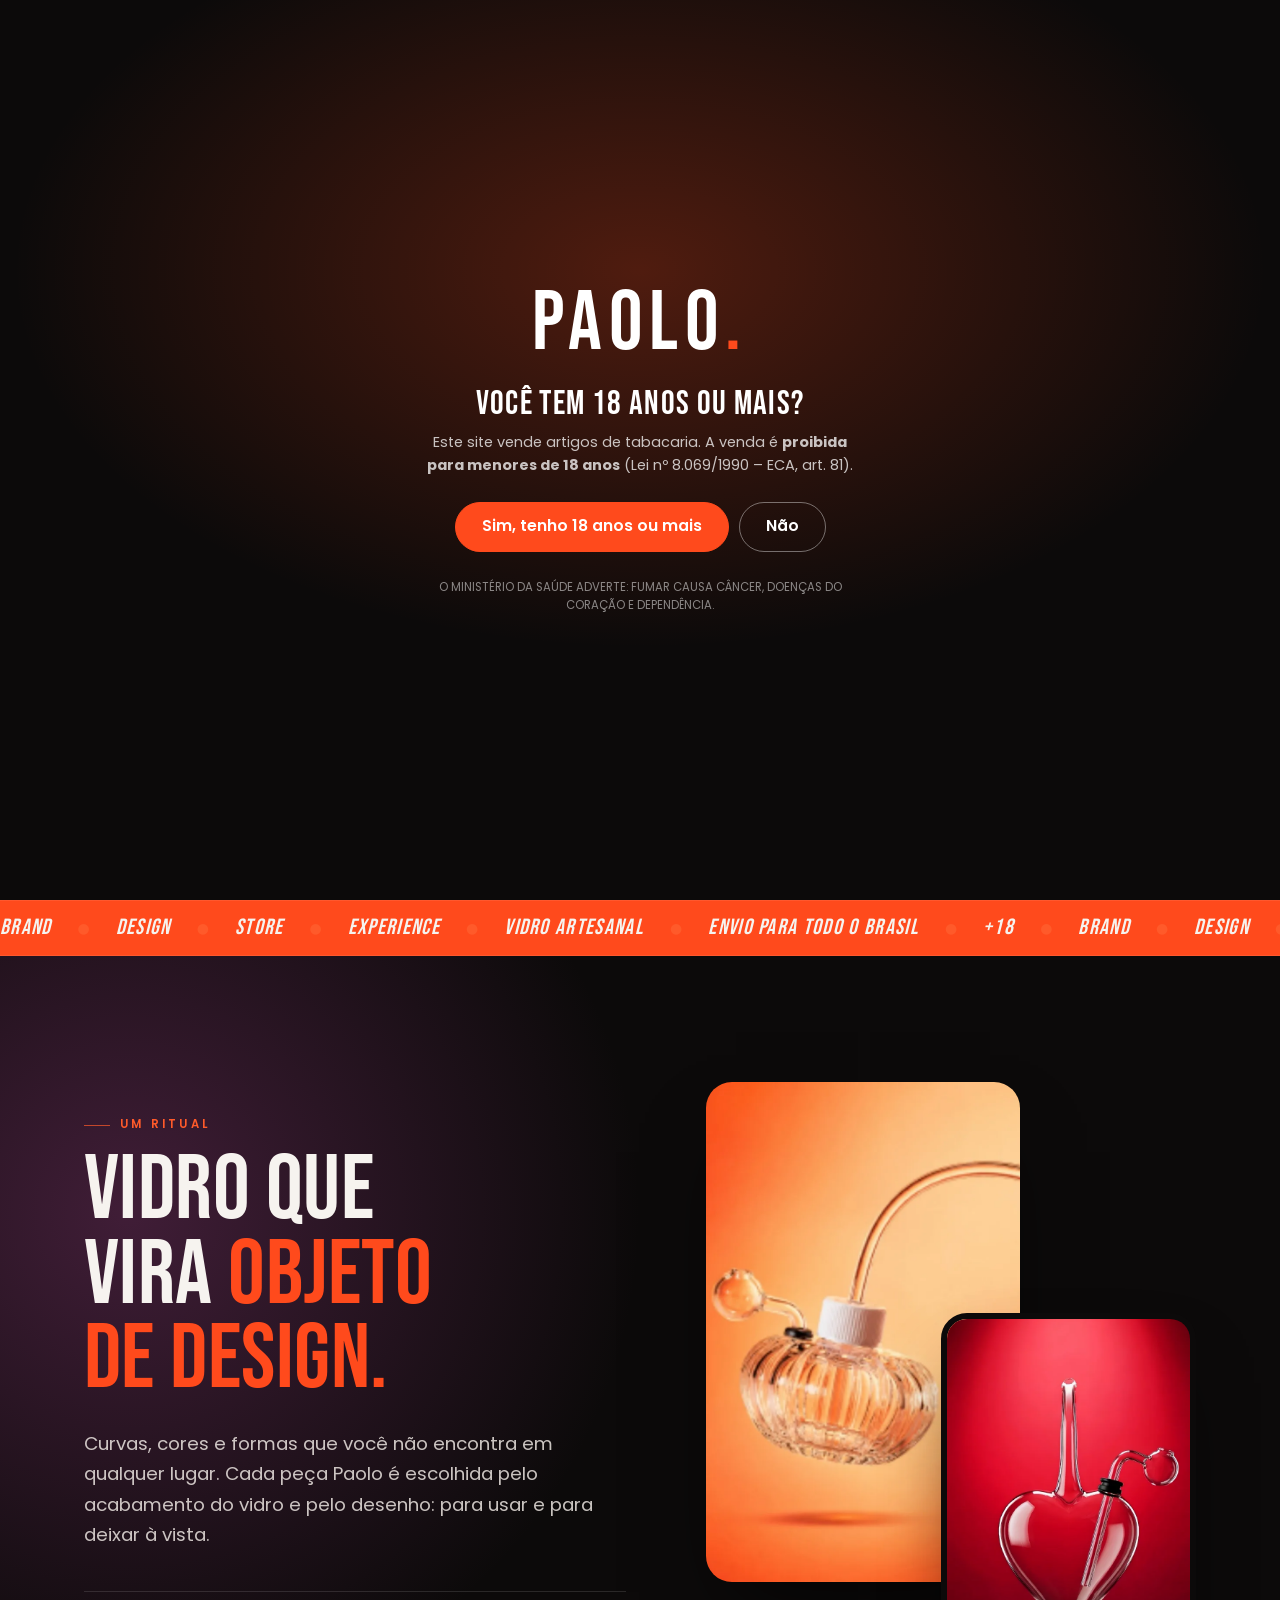
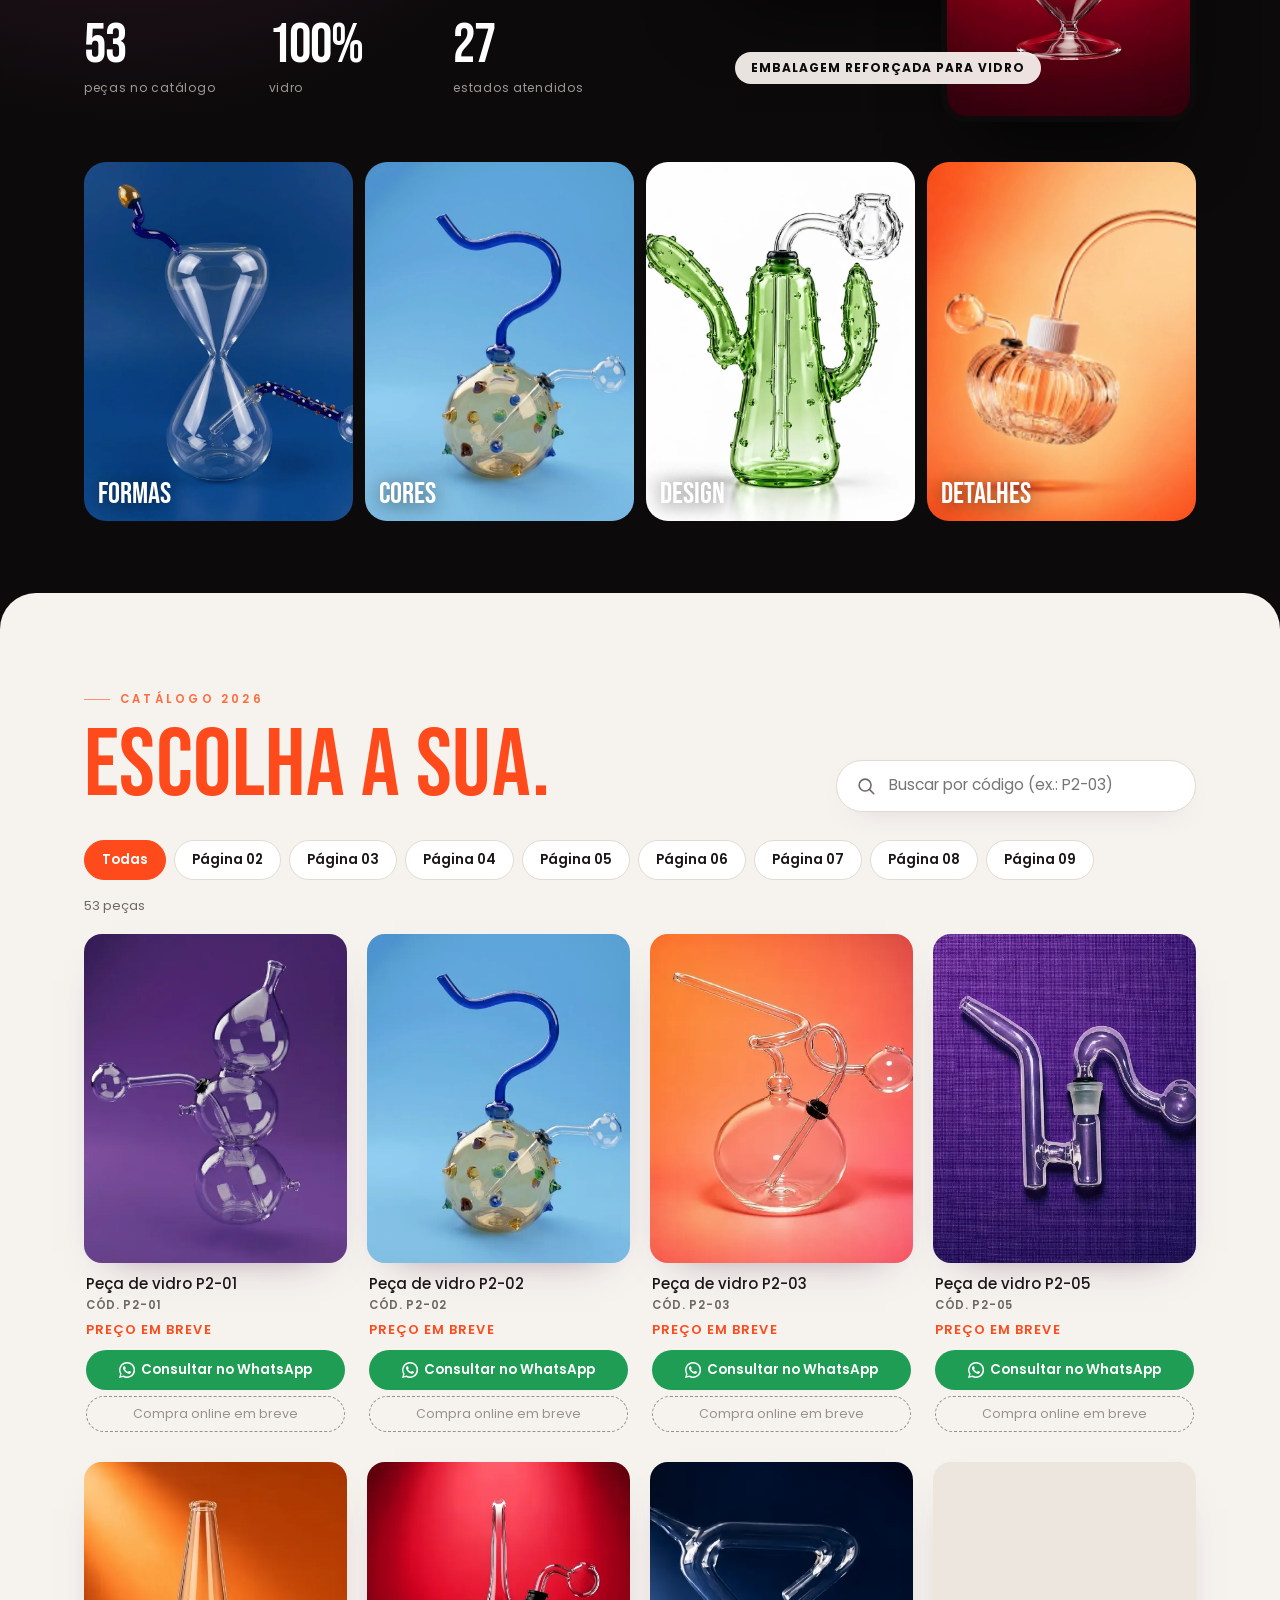
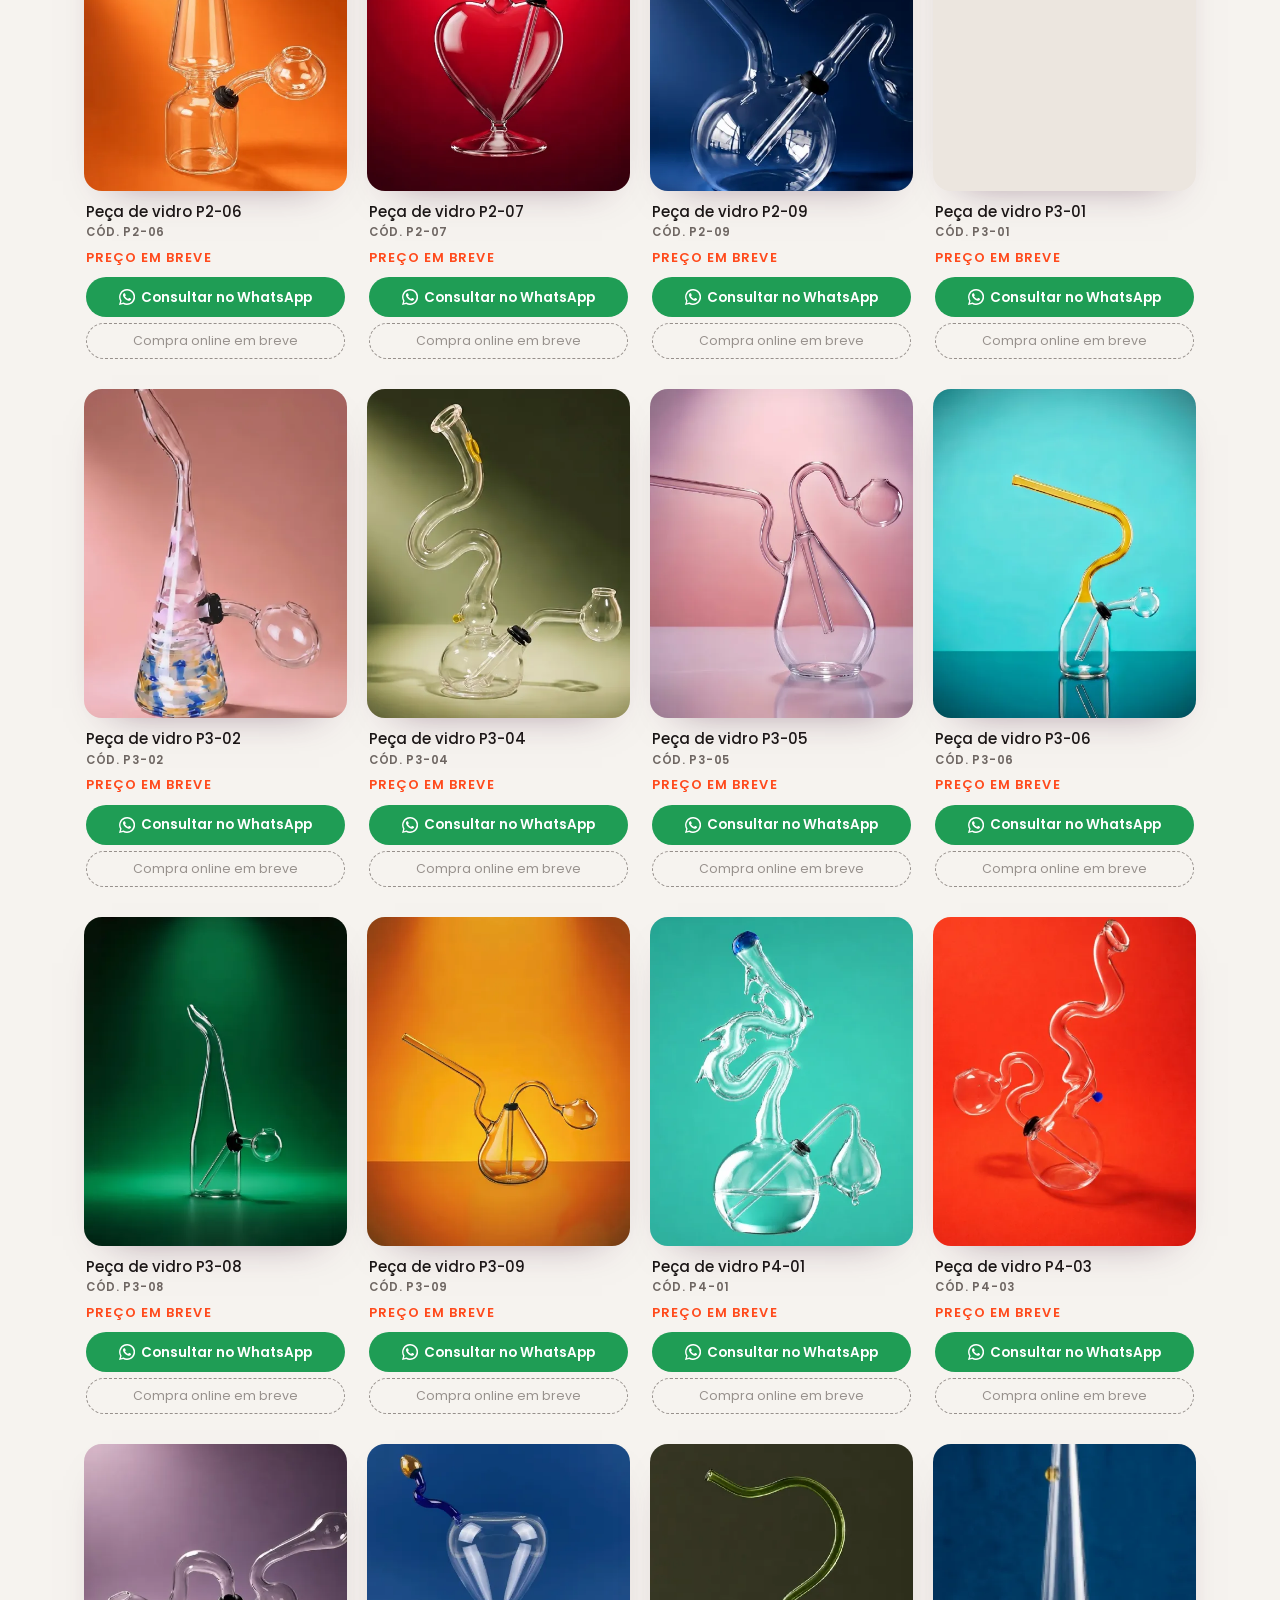
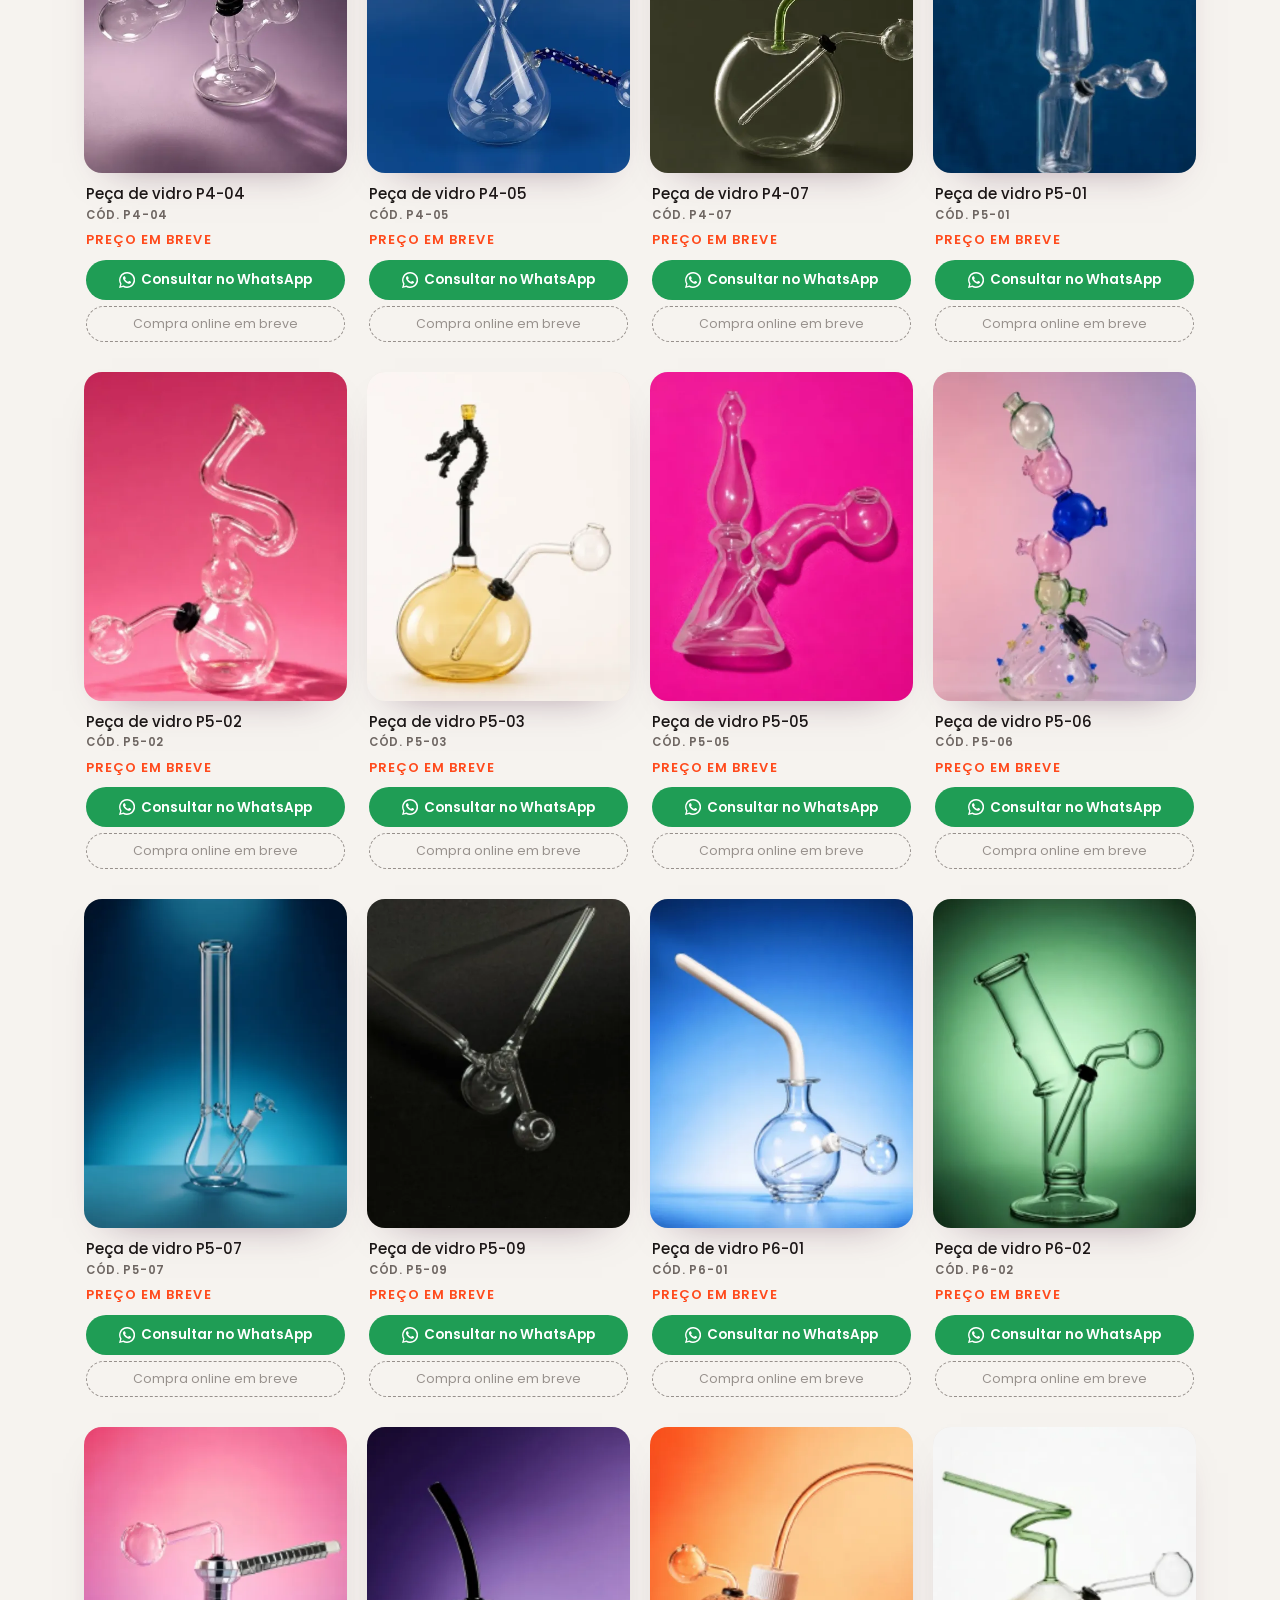
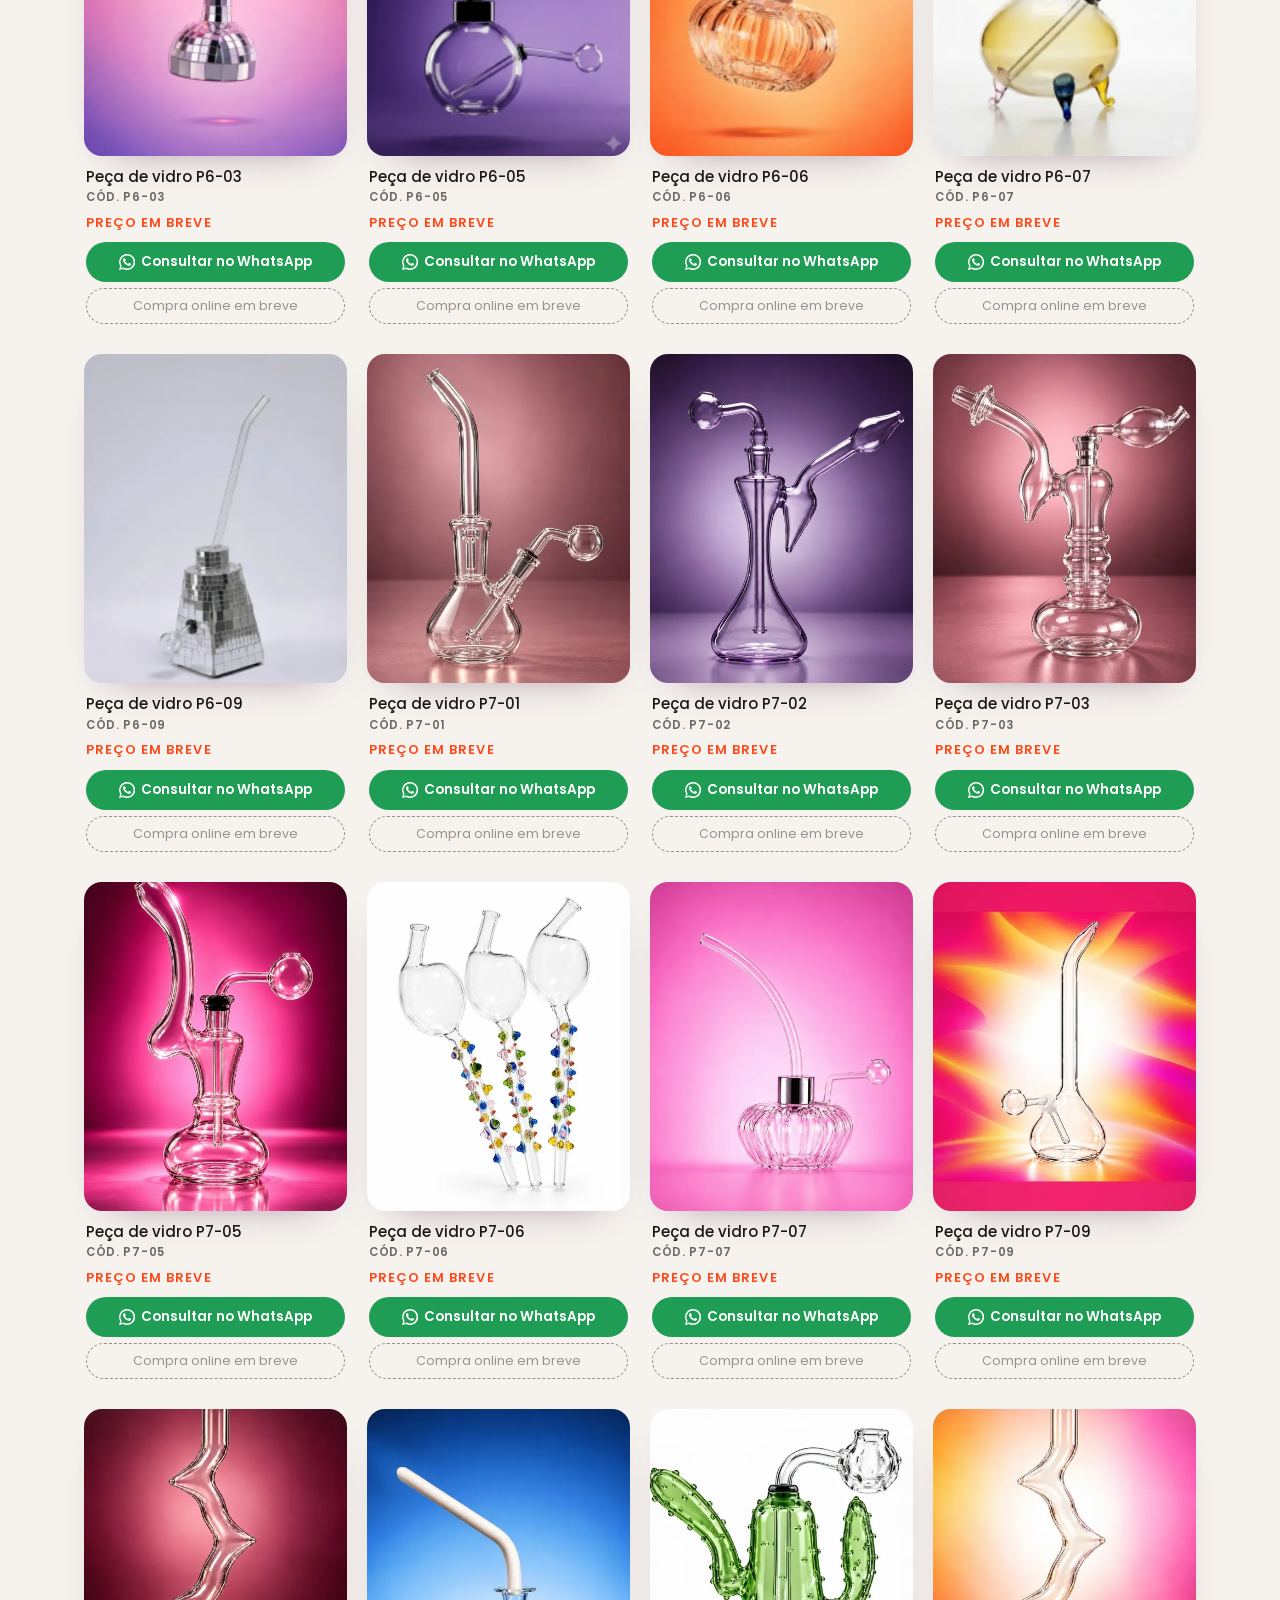
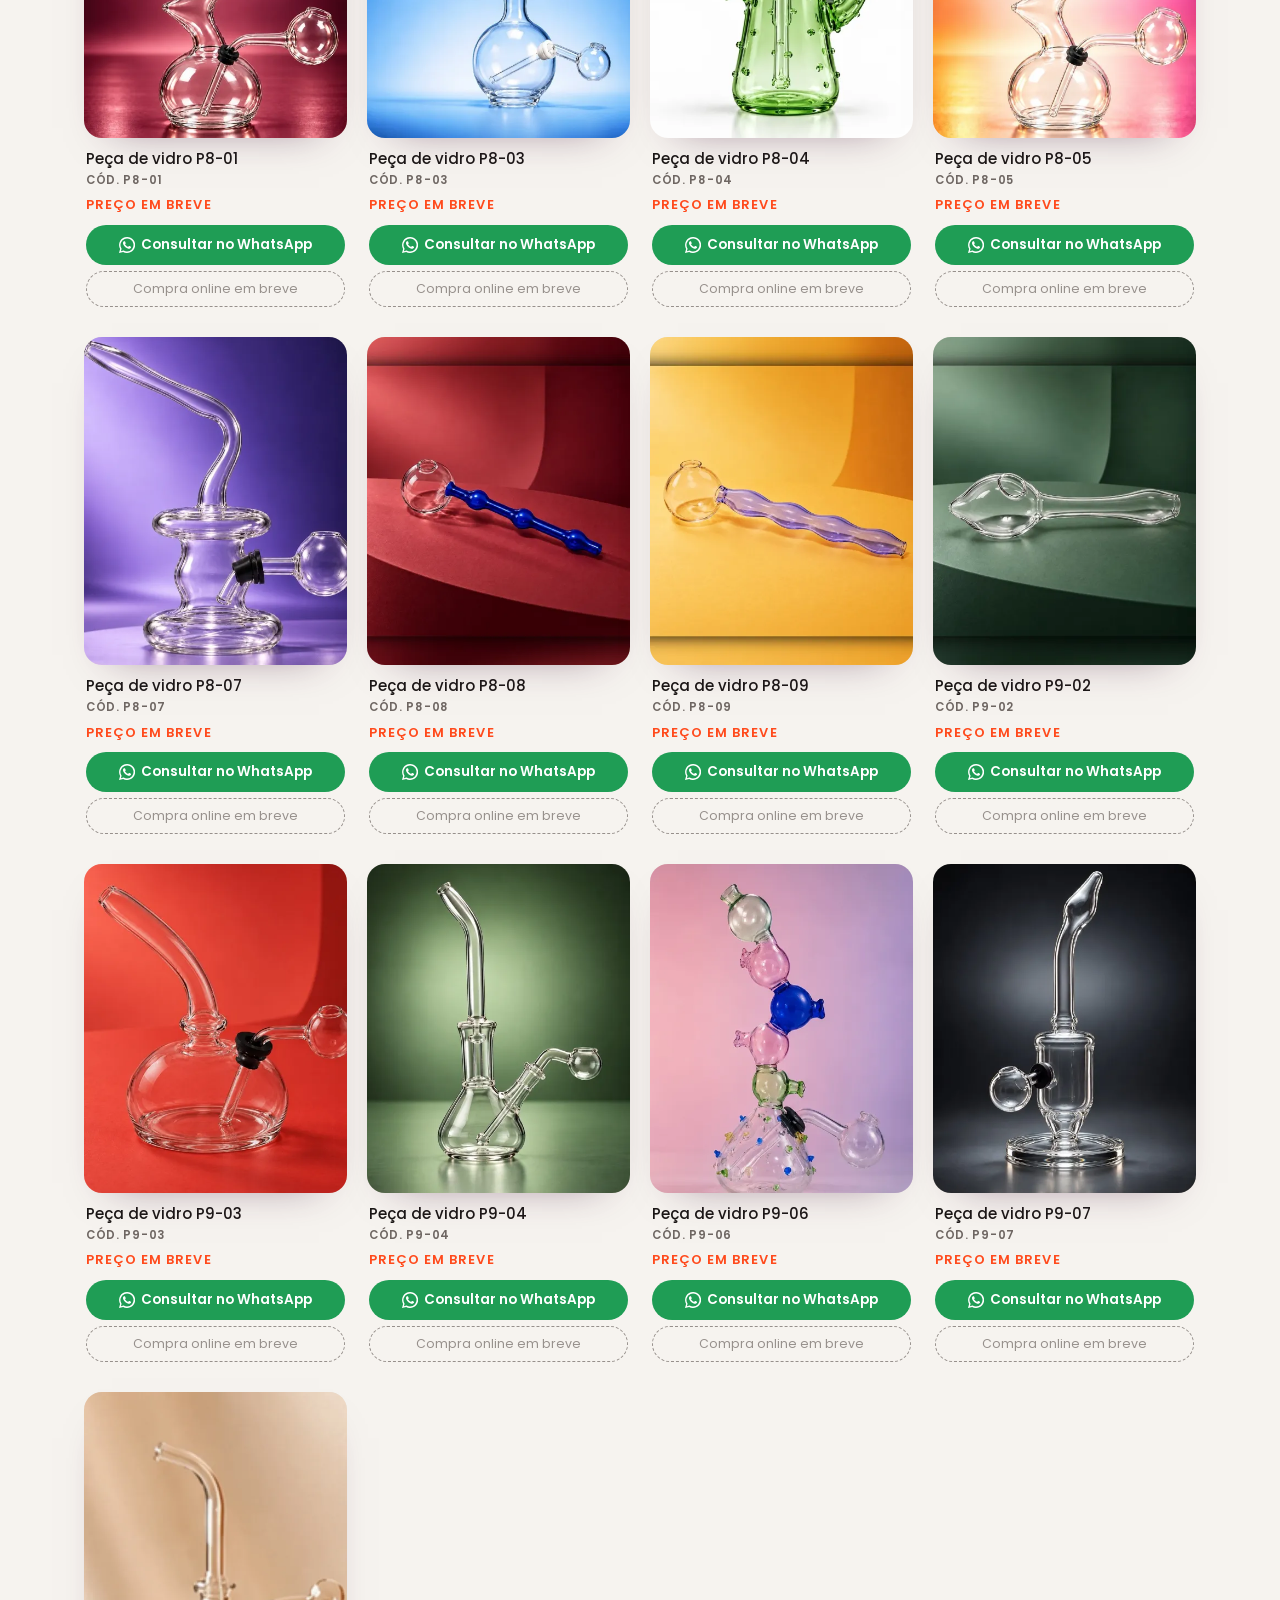
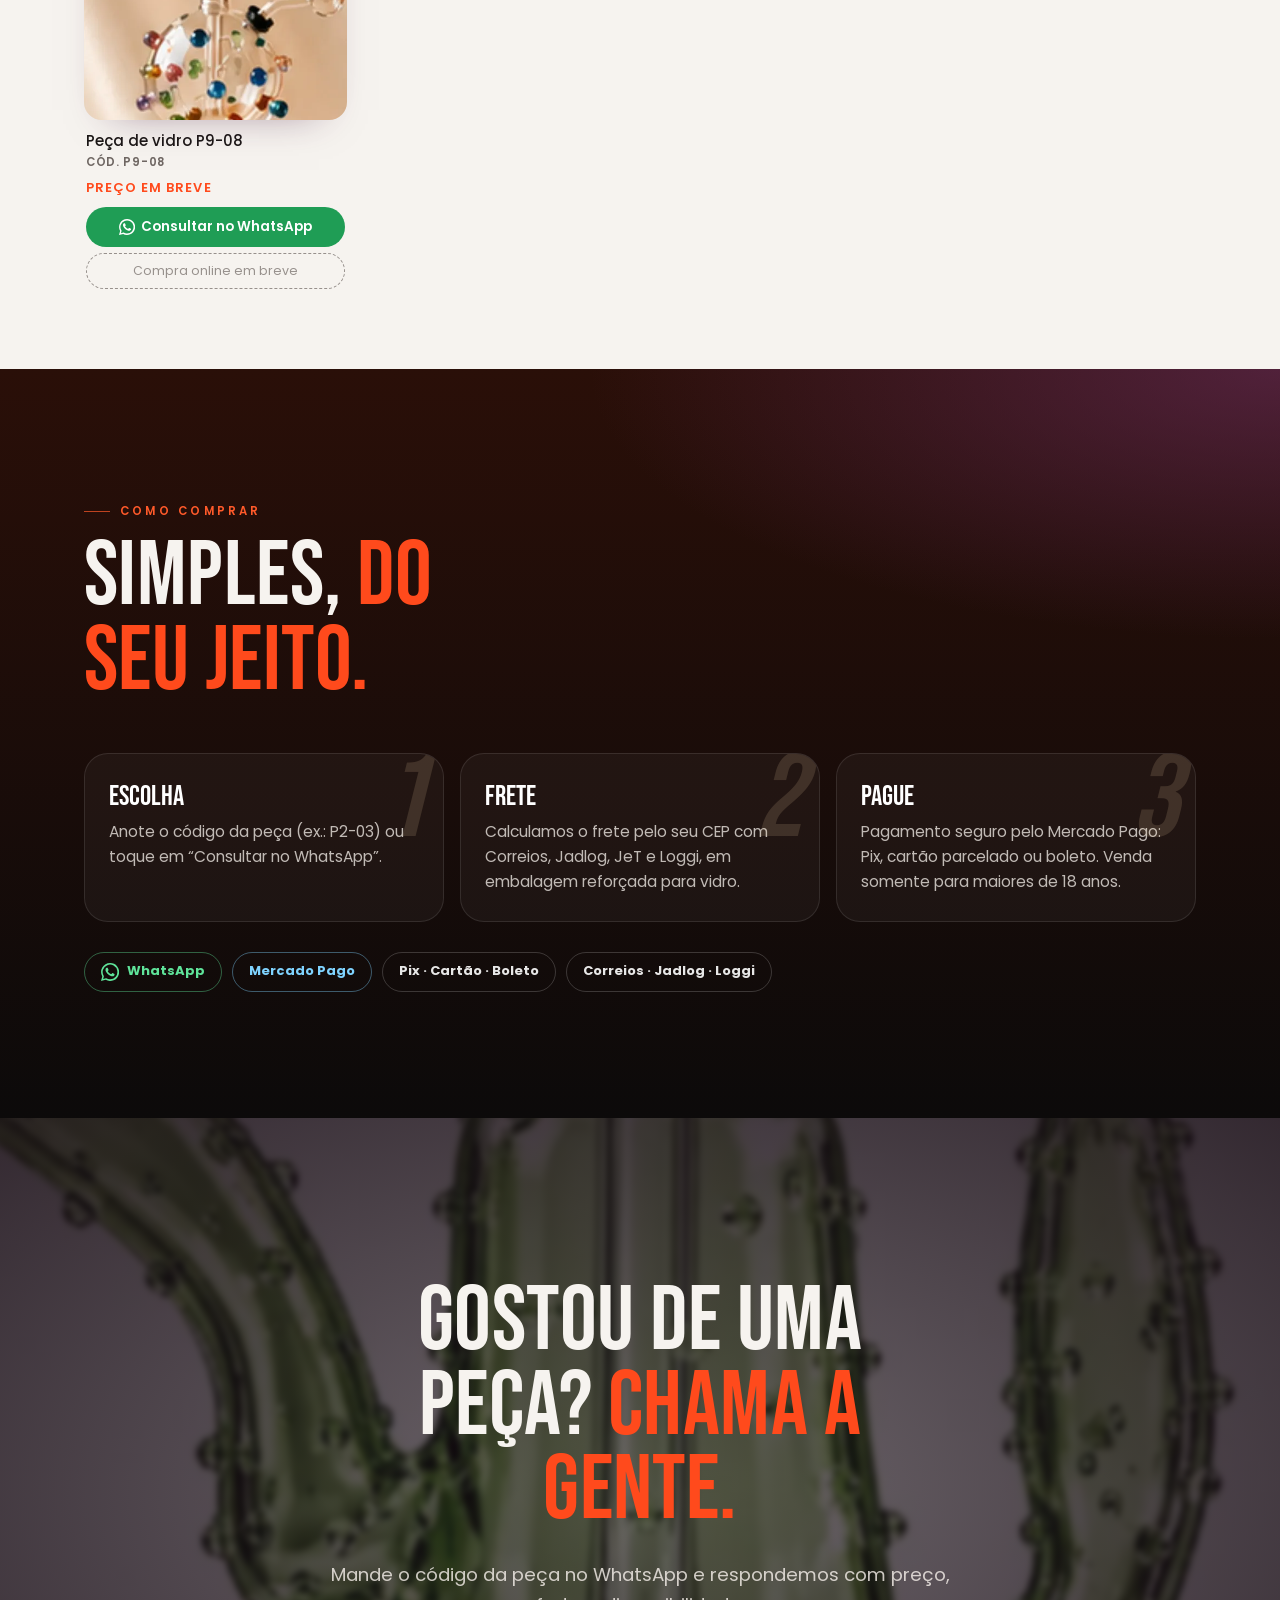
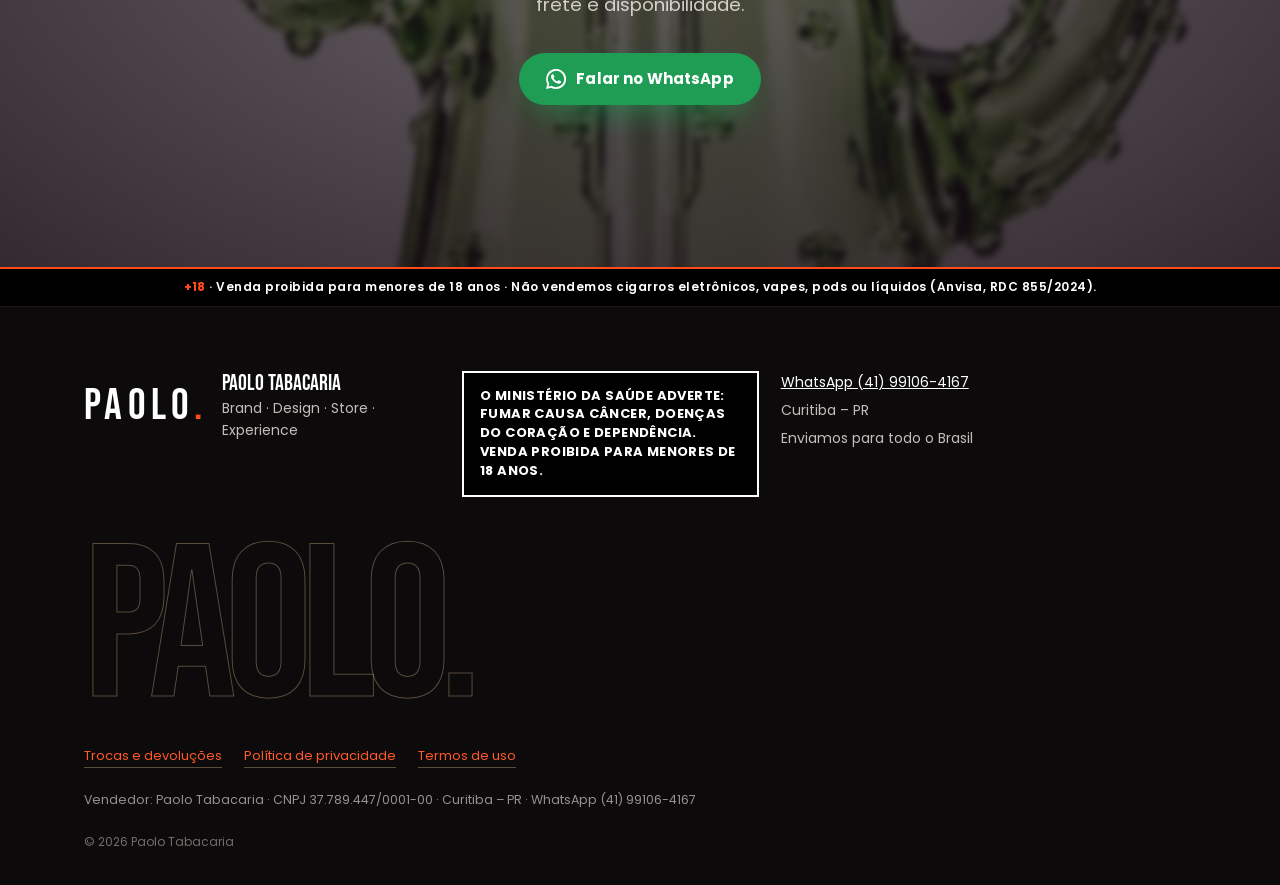
==== index.html @ f2a000dc "Paolo Tabacaria: site inicial (catálogo 2026, vídeo, portão 18+)" ====
<!doctype html>
<html lang="pt-BR">
<head>
<meta charset="utf-8">
<meta name="viewport" content="width=device-width, initial-scale=1, viewport-fit=cover">
<title>Paolo Tabacaria | Peças de vidro artesanais · Curitiba</title>
<meta name="description" content="Paolo Tabacaria: peças de vidro de design para tabacaria. Curitiba, envio para todo o Brasil. Venda proibida para menores de 18 anos.">
<meta name="theme-color" content="#0c0a0a">
<meta name="robots" content="index,follow">
<link rel="canonical" href="https://ricksanches5567-art.github.io/paolo-tabacaria/">
<link rel="icon" href="favicon.svg" type="image/svg+xml">
<meta property="og:type" content="website">
<meta property="og:locale" content="pt_BR">
<meta property="og:site_name" content="Paolo Tabacaria">
<meta property="og:title" content="Paolo Tabacaria – Brand · Design · Store · Experience">
<meta property="og:description" content="Peças de vidro de design. Curitiba | enviamos para todo o Brasil. Somente maiores de 18 anos.">
<meta property="og:url" content="https://ricksanches5567-art.github.io/paolo-tabacaria/">
<meta property="og:image" content="https://ricksanches5567-art.github.io/paolo-tabacaria/img/og.jpg">
<meta name="twitter:card" content="summary_large_image">
<link rel="preconnect" href="https://fonts.googleapis.com">
<link rel="preconnect" href="https://fonts.gstatic.com" crossorigin>
<link href="https://fonts.googleapis.com/css2?family=Bebas+Neue&family=Poppins:wght@400;500;600;700&display=swap" rel="stylesheet">
<link rel="stylesheet" href="css/style.css?v=p1">
<link rel="stylesheet" href="css/paolo.css?v=1">
<script>document.documentElement.className+=' js'+(localStorage.getItem('paolo18')==='ok'?'':' gate-open');</script>
</head>
<body>
<!-- Portão de idade 18+ -->
<div class="agegate" id="ageGate" role="dialog" aria-modal="true" aria-labelledby="agTitle">
  <div class="agegate__box">
    <div class="agegate__logo">PAOLO<b>.</b></div>
    <h2 id="agTitle">Você tem 18 anos ou mais?</h2>
    <p>Este site vende artigos de tabacaria. A venda é <b>proibida para menores de 18 anos</b> (Lei nº 8.069/1990 – ECA, art. 81).</p>
    <div class="agegate__btns">
      <button class="yes" id="ageYes" type="button">Sim, tenho 18 anos ou mais</button>
      <button id="ageNo" type="button">Não</button>
    </div>
    <p class="agegate__no" id="ageNoMsg" hidden>Acesso não permitido. Este conteúdo é exclusivo para maiores de 18 anos.</p>
    <small>O MINISTÉRIO DA SAÚDE ADVERTE: FUMAR CAUSA CÂNCER, DOENÇAS DO CORAÇÃO E DEPENDÊNCIA.</small>
  </div>
</div>

<svg width="0" height="0" style="position:absolute" aria-hidden="true"><defs>
<symbol id="ic-wa" viewBox="0 0 24 24"><path fill="currentColor" d="M17.5 14.4c-.3-.1-1.8-.9-2-1-.3-.1-.5-.1-.7.1-.2.3-.8 1-.9 1.2-.2.2-.3.2-.6.1-.3-.1-1.3-.5-2.4-1.5-.9-.8-1.5-1.8-1.7-2.1-.2-.3 0-.5.1-.6l.4-.5c.2-.2.2-.3.3-.5.1-.2 0-.4 0-.5l-.9-2.2c-.2-.6-.5-.5-.7-.5h-.6c-.2 0-.5.1-.8.4-.3.3-1 1-1 2.5s1.1 2.9 1.2 3.1c.1.2 2.1 3.2 5.1 4.5.7.3 1.3.5 1.7.6.7.2 1.4.2 1.9.1.6-.1 1.8-.7 2-1.4.2-.7.2-1.3.2-1.4-.1-.1-.3-.2-.6-.3zM12 21.8a9.8 9.8 0 0 1-5-1.4l-.4-.2-3.7 1 1-3.6-.2-.4A9.8 9.8 0 1 1 12 21.8zM12 0a12 12 0 0 0-10.3 18L0 24l6.2-1.6A12 12 0 1 0 12 0z"/></symbol>
</defs></svg>

<header class="topbar" id="topbar">
  <div class="topbar__in">
    <a class="brand" href="#top" aria-label="Paolo Tabacaria – início"><span class="brand__logo">PAOLO<b>.</b></span><span class="brand__sub">Tabacaria</span></a>
    <nav class="topbar__nav" aria-label="Seções"><a href="#experiencia">Experiência</a><a href="#catalogo">Catálogo</a><a href="#comprar">Como comprar</a></nav>
    <div class="topbar__actions">
      <a class="icon-btn" href="https://wa.me/5541991064167" target="_blank" rel="noopener" aria-label="WhatsApp"><svg class="ic" aria-hidden="true"><use href="#ic-wa"/></svg></a>
    </div>
  </div>
</header>

<main id="top">
  <section class="hero" aria-label="Paolo Tabacaria">
    <div class="hero__media">
      <video id="heroVideo" class="hero__video" muted autoplay loop playsinline preload="auto" aria-hidden="true" data-m="video/hero-m" data-d="video/hero-d"></video>
    </div>
    <div class="hero__shade" aria-hidden="true"></div>
    <div class="hero__content">
      <p class="eyebrow hero__eyebrow">Catálogo 2026 · Curitiba</p>
      <h1 class="hero__title">PAOLO<span class="dot" aria-hidden="true"></span></h1>
      <p class="hero__tag">Brand · Design · Store · Experience</p>
      <p class="hero__sub">Peças de vidro de design, sopradas uma a uma. Enviamos para todo o Brasil. Venda somente para maiores de 18 anos.</p>
      <div class="hero__cta">
        <a class="btn btn--glow" href="#catalogo">Ver catálogo <span class="btn__arrow" aria-hidden="true">→</span></a>
        <a class="btn btn--glass" href="https://wa.me/5541991064167" target="_blank" rel="noopener"><svg class="ic" aria-hidden="true"><use href="#ic-wa"/></svg>WhatsApp</a>
      </div>
    </div>
  </section>

  <div class="ticker" aria-hidden="true"><div class="ticker__track">
    <span>Brand</span><i>●</i><span>Design</span><i>●</i><span>Store</span><i>●</i><span>Experience</span><i>●</i><span>Vidro artesanal</span><i>●</i><span>Envio para todo o Brasil</span><i>●</i><span>+18</span><i>●</i>
    <span>Brand</span><i>●</i><span>Design</span><i>●</i><span>Store</span><i>●</i><span>Experience</span><i>●</i><span>Vidro artesanal</span><i>●</i><span>Envio para todo o Brasil</span><i>●</i><span>+18</span><i>●</i>
  </div></div>

  <section class="manifesto section" id="experiencia">
    <div class="manifesto__glow" aria-hidden="true"></div>
    <div class="wrap manifesto__grid">
      <div class="manifesto__text reveal">
        <p class="eyebrow">Um ritual</p>
        <h2 class="display">Vidro que vira <em>objeto de design.</em></h2>
        <p class="lead">Curvas, cores e formas que você não encontra em qualquer lugar. Cada peça Paolo é escolhida pelo acabamento do vidro e pelo desenho: para usar e para deixar à vista.</p>
        <ul class="stats">
          <li><strong><span id="statCount">53</span></strong><span>peças no catálogo</span></li>
          <li><strong>100%</strong><span>vidro</span></li>
          <li><strong>27</strong><span>estados atendidos</span></li>
        </ul>
      </div>
      <div class="manifesto__art" aria-hidden="true">
        <figure class="ed ed--a"><img src="img/ed-1.webp" alt="" loading="lazy" decoding="async"></figure>
        <figure class="ed ed--b"><img src="img/ed-2.webp" alt="" loading="lazy" decoding="async"></figure>
        <span class="ed__chip">Embalagem reforçada para vidro</span>
      </div>
    </div>
    <div class="wrap">
      <div class="cats reveal">
        <figure><img src="img/p/P4-05.webp" alt="" loading="lazy"><figcaption>Formas</figcaption></figure>
        <figure><img src="img/p/P2-02.webp" alt="" loading="lazy"><figcaption>Cores</figcaption></figure>
        <figure><img src="img/p/P8-04.webp" alt="" loading="lazy"><figcaption>Design</figcaption></figure>
        <figure><img src="img/p/P6-06.webp" alt="" loading="lazy"><figcaption>Detalhes</figcaption></figure>
      </div>
    </div>
  </section>

  <section class="catalog section" id="catalogo" aria-labelledby="catTitle">
    <div class="wrap">
      <div class="catalog__head">
        <div><p class="eyebrow eyebrow--plum">Catálogo 2026</p><h2 id="catTitle" class="display display--ink">Escolha <em>a sua.</em></h2></div>
        <label class="search"><svg viewBox="0 0 24 24" class="ic-line" aria-hidden="true"><circle cx="11" cy="11" r="6.5"/><path d="m16 16 4.5 4.5"/></svg>
          <input id="search" type="search" placeholder="Buscar por código (ex.: P2-03)" aria-label="Buscar por código"></label>
      </div>
      <div class="filters" id="filters" role="tablist" aria-label="Filtrar por página do catálogo"></div>
      <p class="result-info" id="resultInfo" aria-live="polite"></p>
      <div class="grid" id="grid"></div>
    </div>
  </section>

  <section class="howto section" id="comprar" aria-labelledby="howTitle">
    <div class="wrap">
      <p class="eyebrow">Como comprar</p>
      <h2 id="howTitle" class="display">Simples, <em>do seu jeito.</em></h2>
      <ol class="steps">
        <li class="step"><span class="step__n">1</span><h3>Escolha</h3><p>Anote o código da peça (ex.: P2-03) ou toque em “Consultar no WhatsApp”.</p></li>
        <li class="step"><span class="step__n">2</span><h3>Frete</h3><p>Calculamos o frete pelo seu CEP com Correios, Jadlog, JeT e Loggi, em embalagem reforçada para vidro.</p></li>
        <li class="step"><span class="step__n">3</span><h3>Pague</h3><p>Pagamento seguro pelo Mercado Pago: Pix, cartão parcelado ou boleto. Venda somente para maiores de 18 anos.</p></li>
      </ol>
      <div class="pay-badges"><span class="pay pay--wa"><svg aria-hidden="true"><use href="#ic-wa"/></svg>WhatsApp</span><span class="pay pay--mp">Mercado Pago</span><span class="pay">Pix · Cartão · Boleto</span><span class="pay">Correios · Jadlog · Loggi</span></div>
    </div>
  </section>

  <section class="cta section" aria-labelledby="ctaTitle">
    <div class="cta__bg" aria-hidden="true"><img src="img/cta.webp" alt="" loading="lazy"></div>
    <div class="wrap cta__in">
      <h2 id="ctaTitle" class="display">Gostou de uma peça? <em>Chama a gente.</em></h2>
      <p class="lead">Mande o código da peça no WhatsApp e respondemos com preço, frete e disponibilidade.</p>
      <div class="cta__btns"><a class="btn btn--wa-solid" href="https://wa.me/5541991064167?text=Ol%C3%A1!%20Vim%20pelo%20site%20da%20Paolo." target="_blank" rel="noopener"><svg aria-hidden="true"><use href="#ic-wa"/></svg>Falar no WhatsApp</a></div>
    </div>
  </section>
</main>

<div class="warn-bar"><b>+18</b> · Venda proibida para menores de 18 anos · Não vendemos cigarros eletrônicos, vapes, pods ou líquidos (Anvisa, RDC 855/2024).</div>
<footer class="footer">
  <div class="wrap footer__in">
    <div class="footer__brand"><span class="brand__logo" style="font-size:44px">PAOLO<b>.</b></span><div><p class="footer__name">Paolo Tabacaria</p><p>Brand · Design · Store · Experience</p></div></div>
    <p class="ms-warning">O Ministério da Saúde adverte: fumar causa câncer, doenças do coração e dependência. Venda proibida para menores de 18 anos.</p>
    <ul class="footer__list">
      <li><a href="https://wa.me/5541991064167" target="_blank" rel="noopener">WhatsApp (41) 99106-4167</a></li>
      <li>Curitiba – PR</li>
      <li>Enviamos para todo o Brasil</li>
    </ul>
    <p class="footer__big" aria-hidden="true">PAOLO.</p>
    <nav class="footer__legal" aria-label="Informações legais"><a href="trocas.html">Trocas e devoluções</a><a href="privacidade.html">Política de privacidade</a><a href="termos.html">Termos de uso</a></nav>
    <p class="footer__seller">Vendedor: Paolo Tabacaria · CNPJ 37.789.447/0001-00 · Curitiba – PR · WhatsApp (41) 99106-4167</p>
    <p class="footer__copy">© <span id="year"></span> Paolo Tabacaria</p>
  </div>
</footer>

<div class="modal" id="productModal" role="dialog" aria-modal="true" aria-labelledby="pmTitle" hidden>
  <div class="modal__backdrop" data-close></div>
  <div class="modal__panel"><button class="close-btn" data-close aria-label="Fechar">&times;</button><div class="pm" id="pmBody"></div></div>
</div>

<!-- Sacola: pronta, mas só aparece quando vendasAtivas = true e houver peças com preço -->
<div class="drawer" id="cartDrawer" role="dialog" aria-modal="true" aria-labelledby="cartTitle" hidden>
  <div class="drawer__backdrop" data-close-cart></div>
  <aside class="drawer__panel">
    <div class="drawer__head"><h2 id="cartTitle">Sua sacola</h2><button class="close-btn" data-close-cart aria-label="Fechar sacola">&times;</button></div>
    <div class="drawer__body" id="cartBody"></div>
  </aside>
</div>
<div class="toast" id="toast" role="status" aria-live="polite" hidden></div>

<script src="config.js"></script>
<script src="js/app.js?v=1"></script>
</body>
</html>
---- css/style.css ----
/* Paolo Tabacaria — base do layout */
:root{
  --ink:#160a13; --ink-2:#22101d; --plum:#4a1d3f; --plum-2:#6b2d5c; --plum-3:#2c0f26;
  --rose:#e2b3c9; --rose-2:#c98fae; --blush:#f3e3ea; --gold:#e6c79c;
  --cream:#f7f1ec; --cream-2:#efe5dc; --sand:#e4d6ca; --text:#2a1f27; --muted:#7a6a74; --line:#e3d6cc;
  --wa:#1f9d55; --mp:#009ee3; --radius:18px;
  --serif:"Fraunces", Georgia, "Times New Roman", serif;
  --sans:"Manrope", system-ui, -apple-system, "Segoe UI", Roboto, Arial, sans-serif;
  --ease-out:cubic-bezier(.16,1,.3,1);
  --pad:clamp(18px,5vw,64px);
}
*{box-sizing:border-box}
html{-webkit-text-size-adjust:100%}
html.lenis,html.lenis body{height:auto}
.lenis.lenis-smooth{scroll-behavior:auto!important}
.lenis.lenis-stopped{overflow:hidden}
body{margin:0;background:var(--ink);color:var(--cream);font:400 15.5px/1.6 var(--sans);-webkit-font-smoothing:antialiased;overflow-x:hidden}
img,video,canvas{max-width:100%;display:block}
button{font:inherit;color:inherit;cursor:pointer}
a{color:inherit}
[hidden]{display:none!important}
.wrap{width:100%;max-width:1240px;margin:0 auto;padding:0 var(--pad)}
.skip{position:absolute;left:-999px}.skip:focus{left:12px;top:12px;background:#fff;color:var(--ink);padding:8px 12px;z-index:200}
.ic-line{width:22px;height:22px;fill:none;stroke:currentColor;stroke-width:1.7;stroke-linecap:round;stroke-linejoin:round}
.ic-line .fill{fill:currentColor;stroke:none}
.ic{width:20px;height:20px}
:focus-visible{outline:2px solid var(--gold);outline-offset:3px}

.eyebrow{display:inline-flex;align-items:center;gap:10px;margin:0 0 18px;font:600 11.5px/1 var(--sans);letter-spacing:.28em;text-transform:uppercase;color:var(--gold)}
.eyebrow::before{content:"";width:26px;height:1px;background:currentColor;opacity:.7}
.hero__eyebrow::before{display:none}
.eyebrow--plum{color:var(--plum-2)}
.display{margin:0;font:300 clamp(40px,8.4vw,92px)/.98 var(--serif);letter-spacing:-.025em;font-variation-settings:"opsz" 144}
.display em{font-style:italic;font-weight:400;color:var(--rose)}
.display--ink{color:var(--plum)}
.display--ink em{color:var(--plum-2)}
.lead{font-size:clamp(16px,1.6vw,18.5px);line-height:1.65;color:rgba(247,241,236,.8);max-width:34em;margin:26px 0 0}

/* ------------ topbar ------------ */
.topbar{position:fixed;inset:0 0 auto 0;z-index:60;color:#fff;transition:background .4s,backdrop-filter .4s,box-shadow .4s}
.topbar::before{content:"";position:absolute;inset:0 0 auto 0;height:150%;z-index:-1;pointer-events:none;background:linear-gradient(to bottom,rgba(10,4,8,.55),rgba(10,4,8,0));transition:opacity .4s}
.topbar.is-solid{background:rgba(22,10,19,.82);backdrop-filter:saturate(1.3) blur(14px);-webkit-backdrop-filter:saturate(1.3) blur(14px);box-shadow:0 1px 0 rgba(255,255,255,.06)}
.topbar.is-solid::before{opacity:0}
.topbar__in{display:flex;align-items:center;justify-content:space-between;gap:16px;height:64px;padding:0 clamp(14px,3vw,40px);padding-top:env(safe-area-inset-top)}
.brand{display:flex;align-items:center;gap:10px;text-decoration:none;text-shadow:0 1px 18px rgba(0,0,0,.4)}
.brand__mark{width:38px;height:38px;color:#fff;filter:drop-shadow(0 1px 8px rgba(0,0,0,.35))}
.brand__word{font:500 17px/1 var(--serif);letter-spacing:.01em;white-space:nowrap}
.brand__word b{font-weight:600;letter-spacing:.06em}
.brand__word i{font-weight:400;opacity:.92}
.topbar__nav{display:none;gap:30px;font-size:13px;font-weight:600;letter-spacing:.12em;text-transform:uppercase}
.topbar__nav a{text-decoration:none;opacity:.85;position:relative}
.topbar__nav a::after{content:"";position:absolute;left:0;right:0;bottom:-6px;height:1px;background:currentColor;transform:scaleX(0);transform-origin:left;transition:transform .4s var(--ease-out)}
.topbar__nav a:hover{opacity:1}.topbar__nav a:hover::after{transform:scaleX(1)}
.topbar__actions{display:flex;gap:4px}
.icon-btn{position:relative;display:grid;place-items:center;width:44px;height:44px;border-radius:50%;border:0;background:transparent;color:#fff;text-decoration:none;transition:background .2s}
.icon-btn:hover{background:rgba(255,255,255,.12)}
.cart-count{position:absolute;top:3px;right:1px;min-width:19px;height:19px;padding:0 5px;border-radius:10px;background:var(--gold);color:var(--ink);font:700 11px/19px var(--sans);text-align:center}

/* ------------ hero ------------ */
.hero{position:relative;height:100vh;height:100svh;min-height:600px;overflow:hidden;background:var(--ink) url(../video/hero-m-poster.webp) center/cover no-repeat;isolation:isolate}
.hero__media{position:absolute;inset:0;z-index:-2}
.hero__video{width:100%;height:100%;object-fit:cover;transform-origin:50% 40%}
.hero__shade{position:absolute;inset:0;z-index:-1;background:
  linear-gradient(to top,rgba(14,5,11,.92) 0%,rgba(14,5,11,.55) 34%,rgba(14,5,11,0) 62%),
  radial-gradient(120% 70% at 50% 110%,rgba(74,29,63,.55),transparent 60%)}
.hero__content{position:absolute;left:0;right:0;bottom:0;padding:0 var(--pad) calc(78px + env(safe-area-inset-bottom))}
.hero__eyebrow{color:#fff;letter-spacing:.24em;margin-bottom:16px}
.hero__eyebrow .dot{width:7px;height:7px;border-radius:50%;background:var(--gold);box-shadow:0 0 0 0 rgba(230,199,156,.7);animation:pulse 2.4s infinite}
.hero__title{margin:0;font:300 clamp(64px,19vw,196px)/.86 var(--serif);letter-spacing:-.045em;color:#fff;text-shadow:0 2px 40px rgba(0,0,0,.35);font-variation-settings:"opsz" 144}
.hero__title em{font-style:italic;font-weight:400;color:var(--rose)}
.hero__title .ch{display:inline-block;will-change:transform}
.hero__title .word{display:inline-block;overflow:hidden;padding:0 .02em .08em;margin-bottom:-.08em;vertical-align:top}
.hero__tag{margin:14px 0 0;font:400 italic clamp(19px,2.6vw,28px)/1.25 var(--serif);color:#fff}
.hero__sub{margin:10px 0 26px;font-size:15px;line-height:1.55;color:rgba(255,255,255,.82);max-width:30em}
.hero__cta{display:flex;flex-wrap:wrap;gap:10px}
@media (max-width:420px){.hero__cta .btn{min-height:50px;padding:0 20px;font-size:14.5px}}
.hero__cue{display:none;position:absolute;left:50%;bottom:calc(18px + env(safe-area-inset-bottom));width:26px;height:42px;margin-left:-13px;border:1.5px solid rgba(255,255,255,.55);border-radius:20px}
.hero__cue span{position:absolute;left:50%;top:8px;width:3px;height:8px;margin-left:-1.5px;border-radius:2px;background:#fff;animation:cue 1.8s var(--ease-out) infinite}
.btn--glass .ic{width:18px;height:18px}
.hero__badge{display:none;position:absolute;right:clamp(24px,5vw,72px);bottom:clamp(40px,10vh,110px);width:132px;height:132px;color:#fff}
.hero__badge>svg:first-child{width:100%;height:100%;animation:spin 22s linear infinite}
.hero__badge text{font:600 10.4px/1 var(--sans);letter-spacing:.32em;fill:currentColor}
.hero__badge-mark{position:absolute;inset:34px;width:64px;height:64px;color:var(--gold)}

/* ------------ buttons ------------ */
.btn{position:relative;display:inline-flex;align-items:center;justify-content:center;gap:10px;min-height:52px;padding:0 26px;border-radius:999px;border:1px solid transparent;font-weight:700;font-size:15px;letter-spacing:.01em;text-decoration:none;overflow:hidden;transition:transform .25s var(--ease-out),background .25s,box-shadow .3s,color .25s}
.btn svg{width:20px;height:20px;flex:none}
.btn:active{transform:translateY(1px) scale(.985)}
.btn--glow{background:var(--cream);color:var(--ink);box-shadow:0 0 0 0 rgba(230,199,156,.0),0 14px 40px -12px rgba(230,199,156,.65)}
.btn--glow::after{content:"";position:absolute;top:0;bottom:0;left:-60%;width:40%;background:linear-gradient(100deg,transparent,rgba(255,255,255,.75),transparent);transform:skewX(-20deg);transition:left .7s var(--ease-out)}
.btn--glow:hover::after{left:130%}
.btn--glow:hover{transform:translateY(-2px);box-shadow:0 18px 50px -12px rgba(230,199,156,.85)}
.btn__arrow{transition:transform .3s var(--ease-out)}.btn:hover .btn__arrow{transform:translateX(4px)}
.btn--glass{background:rgba(255,255,255,.1);border-color:rgba(255,255,255,.35);color:#fff;backdrop-filter:blur(8px);-webkit-backdrop-filter:blur(8px)}
.btn--glass:hover{background:rgba(255,255,255,.18)}
.btn--plum{background:var(--plum);color:#fff;width:100%}
.btn--plum:hover{background:var(--plum-2)}
.btn--wa{background:var(--wa);color:#fff;width:100%}
.btn--wa-solid{background:var(--wa);color:#fff;box-shadow:0 14px 36px -14px rgba(31,157,85,.9)}
.btn--wa-solid:hover{transform:translateY(-2px)}
.btn--mp{background:var(--mp);color:#fff;width:100%}
.btn--wa-outline{background:#fff;color:var(--wa);border-color:var(--wa);width:100%}
.btn[disabled]{opacity:.45;cursor:not-allowed}

/* ------------ ticker ------------ */
.ticker{position:relative;z-index:2;overflow:hidden;background:var(--plum);border-block:1px solid rgba(255,255,255,.08);padding:16px 0}
.ticker__track{display:flex;width:max-content;align-items:center;gap:26px;white-space:nowrap;animation:marquee 34s linear infinite;will-change:transform}
.ticker span{font:400 italic clamp(20px,3vw,30px)/1 var(--serif);color:var(--cream)}
.ticker i{font-style:normal;color:var(--gold);font-size:14px}
.ticker.is-skew .ticker__track{animation-play-state:running}

/* ------------ sections common ------------ */
.section{position:relative}
.js.motion .section .rise{opacity:0;transform:translateY(28px);transition:opacity 1s var(--ease-out),transform 1s var(--ease-out)}
.js.motion .section .rise.in{opacity:1;transform:none}

/* ------------ manifesto ------------ */
.manifesto{padding:clamp(90px,14vh,150px) 0 clamp(80px,12vh,130px);overflow:hidden;background:var(--ink)}
.manifesto__glow{position:absolute;width:80vmax;height:80vmax;left:-30vmax;top:-20vmax;background:radial-gradient(closest-side,rgba(107,45,92,.55),transparent);pointer-events:none}
.manifesto__grid{position:relative;display:grid;gap:56px;align-items:center}
.manifesto .display{max-width:11ch}
.stats{list-style:none;margin:40px 0 0;padding:26px 0 0;display:grid;grid-template-columns:repeat(3,1fr);gap:12px;border-top:1px solid rgba(255,255,255,.12)}
.stats li{display:flex;flex-direction:column;gap:6px}
.stats strong{font:300 clamp(34px,5.5vw,56px)/1 var(--serif);color:#fff;letter-spacing:-.02em}
.stats li>span{font-size:12px;letter-spacing:.06em;color:rgba(247,241,236,.62);line-height:1.35}
.manifesto__art{position:relative;height:clamp(440px,118vw,640px)}
.ed{position:absolute;margin:0;overflow:hidden;border-radius:26px;box-shadow:0 40px 80px -30px rgba(0,0,0,.8)}
.ed img{width:100%;height:100%;object-fit:cover}
.ed--a{left:0;top:0;width:64%;height:78%}
.ed--b{right:0;bottom:0;width:52%;height:64%;border:6px solid var(--ink)}
.ed__ring{position:absolute;right:4%;top:-4%;width:42%;fill:none;stroke:var(--gold);stroke-width:.8;opacity:.6;animation:spin 40s linear infinite}
.ed__ring-in{stroke-dasharray:2 6}
.ed__chip{position:absolute;left:6%;bottom:6%;padding:10px 16px;border-radius:999px;background:rgba(247,241,236,.94);color:var(--ink);font:700 12px/1 var(--sans);letter-spacing:.08em;text-transform:uppercase;box-shadow:0 18px 40px -16px rgba(0,0,0,.6)}

/* ------------ chapters (coleção) ------------ */
.chapters{position:relative;background:var(--ink-2)}
.chapters__stage{position:relative}
.chapters__canvas,.chapters__shade,.chapters__rail{display:none}
.chapters__label{position:relative;padding:80px var(--pad) 0}
.chapters__list{display:grid;gap:40px;padding:24px var(--pad) 90px}
.chapter{position:relative;border-radius:24px;overflow:hidden}
.chapter__img{width:100%;height:auto;aspect-ratio:3/4;object-fit:cover}
.chapter__copy{padding:20px 4px 0}
.chapter__num{font:500 13px/1 var(--sans);letter-spacing:.2em;color:var(--gold)}
.chapter h3{margin:8px 0 10px;font:300 clamp(48px,12vw,120px)/.92 var(--serif);letter-spacing:-.035em;color:#fff}
.chapter p{margin:0 0 18px;color:rgba(247,241,236,.82);max-width:26em;font-size:16px}
.chip-link{display:inline-flex;align-items:center;min-height:44px;padding:0 20px;border-radius:999px;border:1px solid rgba(255,255,255,.4);color:#fff;text-decoration:none;font-weight:700;font-size:14px;backdrop-filter:blur(8px);-webkit-backdrop-filter:blur(8px);background:rgba(255,255,255,.08);transition:background .25s,color .25s}
.chip-link:hover{background:var(--cream);color:var(--ink)}

.js.motion .chapters{height:440vh}
.js.motion .chapters__stage{position:sticky;top:0;height:100vh;height:100svh;overflow:hidden}
.js.motion .chapters__canvas{display:block;position:absolute;inset:0;width:100%;height:100%}
.js.motion .chapters__shade{display:block;position:absolute;inset:0;pointer-events:none;background:linear-gradient(to top,rgba(18,7,15,.94) 0%,rgba(18,7,15,.6) 30%,rgba(18,7,15,0) 58%),linear-gradient(to bottom,rgba(18,7,15,.5),rgba(18,7,15,0) 22%)}
.js.motion .chapters__label{position:absolute;top:80px;left:var(--pad);padding:0;z-index:3;color:#fff}
.js.motion .chapters__rail{display:flex;position:absolute;z-index:3;top:80px;right:var(--pad);gap:14px;list-style:none;margin:0;padding:0;font:600 11px/1 var(--sans);letter-spacing:.14em;color:rgba(255,255,255,.45)}
.js.motion .chapters__rail li{position:relative;padding-bottom:8px;transition:color .4s}
.js.motion .chapters__rail li::after{content:"";position:absolute;left:0;bottom:0;height:2px;width:100%;background:currentColor;transform:scaleX(.35);transform-origin:left;transition:transform .5s var(--ease-out)}
.js.motion .chapters__rail li.on{color:#fff}.js.motion .chapters__rail li.on::after{transform:scaleX(1);background:var(--gold)}
.js.motion .chapters__list{position:absolute;inset:0;display:block;padding:0;z-index:2}
.js.motion .chapter{position:absolute;left:0;right:0;bottom:0;border-radius:0;overflow:visible;visibility:hidden;padding:0 var(--pad) calc(48px + env(safe-area-inset-bottom))}
.js.motion .chapter__img{display:none}
.js.motion .chapter__copy{padding:0;opacity:0;will-change:transform,opacity}
.js.motion .chapter h3{text-shadow:0 2px 30px rgba(0,0,0,.45)}
.js.motion .chapter.on{visibility:visible}

/* ------------ details (vídeo) ------------ */
.details{position:relative;background:var(--ink-2)}
.details__stage{position:relative;min-height:100vh;min-height:100svh;overflow:hidden;display:flex;align-items:flex-end}
.details__frame{position:absolute;inset:0;background:#1b0c17 url(../video/detail-m-poster.webp) center/cover no-repeat}
.details__video{width:100%;height:100%;object-fit:cover}
.details__shade{position:absolute;inset:0;background:linear-gradient(to top,rgba(14,5,11,.95) 0%,rgba(14,5,11,.7) 38%,rgba(14,5,11,.05) 70%);pointer-events:none}
.details__copy{position:relative;z-index:2;padding:0 var(--pad) 64px;width:100%}
.details .display{max-width:9ch}
.feats{list-style:none;margin:28px 0 0;padding:0;display:grid;gap:14px;max-width:460px}
.feats li{display:flex;align-items:center;gap:14px;font-size:15px;color:rgba(247,241,236,.86)}
.feats b{color:#fff;font-weight:700}
.feats svg{flex:none;width:40px;height:40px;padding:8px;border-radius:50%;border:1px solid rgba(230,199,156,.45);fill:none;stroke:var(--gold);stroke-width:1.6;stroke-linecap:round;stroke-linejoin:round}
.js.motion .details{height:230vh}
.js.motion .details__stage{position:sticky;top:0;height:100vh;height:100svh}
.js.motion .details__frame{clip-path:inset(12% 7% 30% 7% round 28px);will-change:clip-path}

/* ------------ catalog ------------ */
.catalog{position:relative;z-index:3;background:var(--cream);color:var(--text);border-radius:36px 36px 0 0;margin-top:-36px;padding:clamp(70px,10vh,110px) 0 80px;scroll-margin-top:30px}
.catalog__head{display:flex;flex-direction:column;gap:22px}
.catalog .display{font-size:clamp(46px,9vw,96px)}
.search{display:flex;align-items:center;gap:10px;background:#fff;border:1px solid var(--line);border-radius:999px;padding:0 18px;height:52px;color:var(--muted);box-shadow:0 10px 30px -22px rgba(74,29,63,.5)}
.search input{flex:1;border:0;outline:0;background:transparent;font:inherit;color:var(--text);min-width:0}
.search:focus-within{border-color:var(--plum-2);box-shadow:0 0 0 4px rgba(107,45,92,.12)}
.filters{display:flex;gap:8px;overflow-x:auto;margin:22px calc(-1 * var(--pad)) 4px;padding:2px var(--pad) 10px;scrollbar-width:none}
.filters::-webkit-scrollbar{display:none}
.chip{flex:none;height:40px;padding:0 17px;border-radius:999px;border:1px solid var(--line);background:#fff;color:var(--text);font-size:13.5px;font-weight:600;white-space:nowrap;transition:background .2s,color .2s,border-color .2s}
.chip:hover{border-color:var(--plum-2)}
.chip[aria-selected="true"]{background:var(--plum);border-color:var(--plum);color:#fff}
.result-info{margin:6px 0 18px;color:var(--muted);font-size:13px}
.grid{display:grid;grid-template-columns:repeat(2,minmax(0,1fr));gap:22px 14px}
.card{display:flex;flex-direction:column;background:transparent}
.card__img{position:relative;aspect-ratio:4/5;background:var(--cream-2);overflow:hidden;border:0;padding:0;width:100%;border-radius:var(--radius);box-shadow:0 18px 40px -28px rgba(74,29,63,.55)}
.card__img::after{pointer-events:none;z-index:2;content:"Ver peça";position:absolute;left:50%;bottom:30px;transform:translate(-50%,10px);opacity:0;padding:9px 16px;border-radius:999px;background:rgba(247,241,236,.95);color:var(--plum);font:700 12px/1 var(--sans);letter-spacing:.06em;transition:opacity .3s,transform .4s var(--ease-out)}
.card:hover .card__img::after{opacity:1;transform:translate(-50%,0)}
.card__tag{position:absolute;left:10px;top:10px;z-index:1;background:rgba(247,241,236,.92);color:var(--plum);font:700 10.5px/1 var(--sans);letter-spacing:.06em;padding:6px 9px;border-radius:999px}
.card__body{display:flex;flex-direction:column;gap:2px;padding:12px 2px 0;flex:1}
.card__name{margin:0;font:500 16px/1.25 var(--serif);color:var(--text)}
.card__code{font-size:11.5px;color:var(--muted);letter-spacing:.06em;text-transform:uppercase}
.card__price{margin-top:auto;padding-top:6px;font:600 19px/1 var(--serif);color:var(--plum)}
.card__btn{margin-top:10px;height:40px;border-radius:999px;border:1px solid var(--plum);background:transparent;color:var(--plum);font-weight:700;font-size:13px;transition:background .2s,color .2s}
.card__btn:hover{background:var(--plum);color:#fff}
.empty{grid-column:1/-1;text-align:center;padding:40px 10px;color:var(--muted)}

/* ------------ carrossel de fotos (card e página da peça) ------------ */
.car{position:relative;width:100%;height:100%;background:var(--cream-2)}
.car__track{display:flex;width:100%;height:100%;overflow-x:auto;overflow-y:hidden;scroll-snap-type:x mandatory;scrollbar-width:none;overscroll-behavior-x:contain;-webkit-overflow-scrolling:touch;outline:0}
.car__track::-webkit-scrollbar{display:none}
.car__slide{flex:0 0 100%;width:100%;height:100%;scroll-snap-align:start;scroll-snap-stop:always;display:block;border:0;padding:0;margin:0;background:var(--cream-2);cursor:pointer;overflow:hidden}
.car__slide img{display:block;width:100%;height:100%;image-rendering:auto}
.car__slide img.fit-cover{object-fit:cover}
.car__slide img.fit-contain{object-fit:contain}
.car__nav{position:absolute;top:50%;z-index:3;width:38px;height:38px;margin-top:-19px;display:grid;place-items:center;border:0;border-radius:50%;padding:0;background:rgba(247,241,236,.94);color:var(--plum);box-shadow:0 8px 20px -10px rgba(22,10,19,.55);cursor:pointer;opacity:0;transition:opacity .25s,background .2s}
.car__nav svg{width:18px;height:18px;fill:none;stroke:currentColor;stroke-width:2.2;stroke-linecap:round;stroke-linejoin:round}
.car__nav--prev{left:8px}.car__nav--next{right:8px}
.car__nav:hover{background:#fff}
.car:hover .car__nav,.car__nav:focus-visible{opacity:1}
.car__nav[disabled]{opacity:0!important;pointer-events:none}
.car__dots{position:absolute;left:0;right:0;bottom:6px;z-index:3;display:flex;justify-content:center;gap:0;pointer-events:none}
.car__dots button{pointer-events:auto;width:18px;height:18px;border:0;padding:0;background:none;cursor:pointer}
.car__dots button::before{content:"";display:block;width:7px;height:7px;margin:auto;border-radius:99px;background:rgba(255,255,255,.75);box-shadow:0 0 0 1px rgba(74,29,63,.28);transition:width .25s,background .25s}
.car__dots button[aria-current="true"]::before{width:18px;background:var(--plum)}
@media (hover:none) and (pointer:coarse){.car--t .car__nav{display:none}}
.car--p{aspect-ratio:4/5;height:auto;max-height:calc(100vh - 120px);max-height:calc(100dvh - 120px)}
.car--p .car__slide{cursor:default}
.car--p .car__nav{opacity:.92;width:44px;height:44px;margin-top:-22px}
.car--p .car__nav--prev{left:12px}.car--p .car__nav--next{right:12px}
.car--p .car__dots{bottom:10px}

/* ------------ howto ------------ */
.howto{padding:clamp(90px,14vh,140px) 0;background:radial-gradient(90% 60% at 100% 0%,rgba(107,45,92,.6),transparent 60%),linear-gradient(180deg,var(--plum-3),var(--ink))}
.howto .display{max-width:12ch}
.steps{list-style:none;margin:48px 0 0;padding:0;display:grid;gap:16px;counter-reset:s}
.step{position:relative;padding:28px 24px 26px;border-radius:24px;background:rgba(255,255,255,.04);border:1px solid rgba(255,255,255,.1);overflow:hidden}
.step__n{position:absolute;right:16px;top:-14px;font:300 italic 120px/1 var(--serif);color:rgba(230,199,156,.16)}
.step h3{margin:0 0 8px;font:400 28px/1.1 var(--serif);color:#fff}
.step p{margin:0;color:rgba(247,241,236,.75);max-width:30em}
.pay-badges{display:flex;flex-wrap:wrap;gap:10px;margin-top:30px}
.pay{display:inline-flex;align-items:center;gap:8px;height:40px;padding:0 16px;border-radius:999px;border:1px solid rgba(255,255,255,.18);font-size:13px;font-weight:700;color:rgba(255,255,255,.9)}
.pay svg{width:18px;height:18px}
.pay--wa{color:#5fe39a;border-color:rgba(95,227,154,.4)}
.pay--mp{color:#7fd3ff;border-color:rgba(127,211,255,.4)}

/* ------------ cta ------------ */
.cta{position:relative;overflow:hidden;padding:clamp(110px,18vh,180px) 0;text-align:center;isolation:isolate}
.cta__bg{position:absolute;inset:-10%;z-index:-1}
.cta__bg img{width:100%;height:100%;object-fit:cover;filter:blur(3px) saturate(.8);transform:scale(1.05)}
.cta__bg::after{content:"";position:absolute;inset:0;background:radial-gradient(70% 70% at 50% 50%,rgba(22,10,19,.62),rgba(22,10,19,.92))}
.cta__in{display:flex;flex-direction:column;align-items:center}
.cta__mark{width:72px;height:72px;color:var(--gold);margin-bottom:26px}
.cta .display{max-width:13ch}
.cta .lead{margin-inline:auto}
.cta__btns{display:flex;flex-wrap:wrap;justify-content:center;gap:12px;margin-top:32px}

/* ------------ footer ------------ */
.footer{background:var(--ink);color:rgba(247,241,236,.78);padding:64px 0 34px;font-size:14px;overflow:hidden;border-top:1px solid rgba(255,255,255,.06)}
.footer__in{display:grid;gap:22px}
.footer__brand{display:flex;align-items:center;gap:14px}
.footer__mark{width:52px;height:52px;color:var(--gold);flex:none}
.footer__name{margin:0 0 2px;font:500 22px/1.2 var(--serif);color:#fff}
.footer p{margin:0}
.footer__list{list-style:none;margin:0;padding:0;display:grid;gap:6px}
.footer a{color:#fff}
.footer__big{font:300 clamp(64px,17vw,230px)/.85 var(--serif);letter-spacing:-.05em;color:transparent;-webkit-text-stroke:1px rgba(230,199,156,.35);white-space:nowrap;margin:20px 0 0!important}
.footer__big em{font-style:italic}
.footer__copy{font-size:12px;opacity:.55}

/* ------------ product modal ------------ */
.modal,.drawer{position:fixed;inset:0;z-index:100;color:var(--text)}
.modal__backdrop,.drawer__backdrop{position:absolute;inset:0;background:rgba(18,6,15,.62);backdrop-filter:blur(4px);-webkit-backdrop-filter:blur(4px);animation:fade .25s}
.modal__panel{position:absolute;inset:auto 0 0 0;max-height:94vh;max-height:94dvh;overflow:auto;overscroll-behavior:contain;background:var(--cream);border-radius:26px 26px 0 0;animation:up .35s var(--ease-out)}
.close-btn{position:absolute;right:12px;top:12px;z-index:3;width:42px;height:42px;border-radius:50%;border:0;background:rgba(255,255,255,.94);font-size:26px;line-height:1;color:var(--plum);box-shadow:0 6px 18px -8px rgba(0,0,0,.3)}
.pm__gallery{position:relative;background:var(--cream-2)}
.pm__thumbs{display:flex;gap:8px;padding:10px 14px 0}
.pm__thumbs button{width:64px;height:64px;border-radius:12px;overflow:hidden;border:2px solid transparent;padding:0;background:#fff}
.pm__thumbs button[aria-current="true"]{border-color:var(--plum)}
.pm__thumbs img{width:100%;height:100%;object-fit:cover}
.pm__info{padding:22px 20px 30px}
.pm__code{font-size:11.5px;letter-spacing:.14em;color:var(--muted);text-transform:uppercase}
.pm__title{margin:6px 0 8px;font:400 30px/1.1 var(--serif);color:var(--plum);letter-spacing:-.01em}
.pm__price{font:500 26px/1 var(--serif);margin-bottom:14px;color:var(--text)}
.pm__desc{color:#4b3d47;margin:0 0 20px}
.field{margin-bottom:18px}
.field__label{display:block;font-weight:700;font-size:13px;letter-spacing:.04em;margin-bottom:8px;color:var(--text)}
.sizes{display:flex;gap:8px}
.size{width:54px;height:48px;border-radius:14px;border:1px solid var(--line);background:#fff;font-weight:700;color:var(--text)}
.size[aria-pressed="true"]{background:var(--plum);color:#fff;border-color:var(--plum)}
select,.qty input{font:inherit;color:var(--text)}
.select{width:100%;height:48px;border-radius:14px;border:1px solid var(--line);background:#fff;padding:0 12px}
.qty{display:inline-flex;align-items:center;border:1px solid var(--line);border-radius:14px;background:#fff;overflow:hidden}
.qty button{width:44px;height:46px;border:0;background:transparent;font-size:20px;color:var(--plum)}
.qty input{width:42px;height:46px;border:0;text-align:center;background:transparent;-moz-appearance:textfield}
.qty input::-webkit-inner-spin-button{-webkit-appearance:none}
.hint{font-size:12.5px;color:var(--muted);margin:6px 0 0}
.err{color:#b4233c;font-size:13px;margin:-6px 0 10px}
.pm__mp{margin-top:18px;padding-top:16px;border-top:1px solid var(--line);display:flex;flex-direction:column;gap:8px}
.pm__mp-title{margin:0;font-weight:700;font-size:13.5px}

/* frete */
.frete{margin:4px 0 18px;padding:16px;border-radius:18px;background:#fff;border:1px solid var(--line)}
.frete .field__label{margin-bottom:10px}
.cep-row{display:flex;gap:8px}
.cep-input{flex:1;min-width:0;height:46px;border-radius:12px;border:1px solid var(--line);padding:0 14px;font:600 16px/1 var(--sans);letter-spacing:.06em;color:var(--text);background:var(--cream)}
.cep-input:focus{outline:0;border-color:var(--plum-2);box-shadow:0 0 0 3px rgba(107,45,92,.12)}
.cep-btn{flex:none;height:46px;padding:0 18px;border-radius:12px;border:0;background:var(--plum);color:#fff;font-weight:700;font-size:14px}
.cep-btn[disabled]{opacity:.6}
.cep-help{display:inline-block;margin-top:8px;font-size:12px;color:var(--muted)}
.cep-err{margin:8px 0 0}
.frete__dest{margin:12px 0 8px;font-size:13px;color:var(--text)}
.frete__ops{display:grid;gap:8px}
.frete__op{display:flex;align-items:center;gap:12px;padding:12px 14px;border-radius:14px;border:1px solid var(--line);cursor:pointer;transition:border-color .2s,background .2s}
.frete__op input{accent-color:var(--plum);width:18px;height:18px;margin:0}
.frete__op.is-on{border-color:var(--plum);background:var(--blush)}
.frete__name{flex:1;display:flex;flex-direction:column;font-weight:800;font-size:14px;letter-spacing:.04em}
.frete__name small{font-weight:500;font-size:12px;letter-spacing:0;color:var(--muted)}
.frete__val{font-weight:800;font-size:15px;color:var(--plum);white-space:nowrap}
.frete__val s{font-weight:500;color:var(--muted);margin-right:4px;font-size:12.5px}
.frete__note{margin:10px 0 0;font-size:12px;color:var(--muted)}
.free-hint{margin:-8px 0 16px}
.freebar{margin:16px 0 4px;padding:14px 16px;border-radius:16px;background:var(--blush)}
.freebar p{margin:0 0 8px;font-size:13.5px;color:var(--text)}
.freebar__track{display:block;height:6px;border-radius:6px;background:rgba(74,29,63,.15);overflow:hidden}
.freebar__track span{display:block;height:100%;border-radius:6px;background:linear-gradient(90deg,var(--plum-2),var(--rose-2));transition:width .6s var(--ease-out)}
.freebar.is-done{background:#e5f6ec}.freebar.is-done .freebar__track span{background:var(--wa)}

/* ------------ cart drawer ------------ */
.drawer__panel{position:absolute;top:0;right:0;bottom:0;width:min(440px,100%);background:var(--cream);display:flex;flex-direction:column;animation:slide .35s var(--ease-out)}
.drawer__head{position:relative;padding:20px 20px 14px;border-bottom:1px solid var(--line)}
.drawer__head h2{margin:0;font:400 28px/1.2 var(--serif);color:var(--plum)}
.drawer__head .close-btn{top:12px}
.drawer__body{flex:1;overflow:auto;overscroll-behavior:contain;padding:6px 20px 14px}
.drawer__foot{border-top:1px solid var(--line);padding:14px 20px calc(16px + env(safe-area-inset-bottom));display:flex;flex-direction:column;gap:10px;background:#fff}
.line{display:grid;grid-template-columns:72px 1fr;gap:12px;padding:14px 0;border-bottom:1px solid var(--line)}
.line img{width:72px;height:90px;object-fit:cover;border-radius:12px;background:var(--cream-2)}
.line__name{margin:0;font:500 16px/1.25 var(--serif)}
.line__meta{font-size:12.5px;color:var(--muted);margin:2px 0 8px}
.line__row{display:flex;align-items:center;justify-content:space-between;gap:8px}
.line .qty button{width:34px;height:34px;font-size:17px}
.line .qty input{width:30px;height:34px}
.line__price{font-weight:700;color:var(--plum)}
.remove{border:0;background:none;color:var(--muted);font-size:12.5px;text-decoration:underline;padding:4px 0}
.sums{display:grid;gap:4px}
.sumrow{display:flex;justify-content:space-between;align-items:baseline;gap:10px;font-size:14px;color:var(--text)}
.sumrow #cartFrete.is-free{color:var(--wa);font-weight:800}
.sumrow--total{font-size:16px;font-weight:700;margin-top:2px}
.sumrow--total strong{font:600 24px/1 var(--serif);color:var(--plum)}
.ship-note{margin:2px 0 0;font-size:12px;color:var(--muted)}
.cart-empty{text-align:center;padding:50px 10px;color:var(--muted)}
.mp-box{display:flex;flex-direction:column;gap:8px}
.mp-note{margin:0;font-size:12.5px;line-height:1.4;color:var(--muted);text-align:center}
.mp-note.is-active{color:var(--text);background:#e8f6fd;border-radius:10px;padding:8px 10px}
.mp-frete{color:#0b5f87;background:#eef8fd;border-radius:10px;padding:8px 10px}
.mp-frete:empty{display:none}
.alt-contact{text-align:center;font-size:13px;color:var(--muted)}

.toast{position:fixed;left:50%;top:76px;transform:translateX(-50%);z-index:150;max-width:min(92vw,440px);background:var(--ink);color:#fff;padding:12px 18px;border-radius:14px;font-size:14px;box-shadow:0 14px 34px rgba(0,0,0,.35);animation:fade .2s}
.grain{position:fixed;inset:0;z-index:120;pointer-events:none;opacity:.07;transition:opacity .45s;mix-blend-mode:overlay;background-image:url("data:image/svg+xml,%3Csvg xmlns='http://www.w3.org/2000/svg' width='160' height='160'%3E%3Cfilter id='n'%3E%3CfeTurbulence type='fractalNoise' baseFrequency='.9' numOctaves='2' stitchTiles='stitch'/%3E%3C/filter%3E%3Crect width='100%25' height='100%25' filter='url(%23n)'/%3E%3C/svg%3E")}
body.lock{overflow:hidden}

/* sem grão sobre o catálogo e a página da peça (deixava o tecido com aspecto felpudo) */
body.no-grain .grain,body.lock .grain{opacity:0}
@keyframes fade{from{opacity:0}}
@keyframes up{from{transform:translateY(50px);opacity:0}}
@keyframes slide{from{transform:translateX(50px);opacity:0}}
@keyframes spin{to{transform:rotate(360deg)}}
@keyframes marquee{to{transform:translateX(-50%)}}
@keyframes cue{0%{opacity:0;transform:translateY(0)}30%{opacity:1}100%{opacity:0;transform:translateY(14px)}}
@keyframes pulse{0%{box-shadow:0 0 0 0 rgba(230,199,156,.7)}70%{box-shadow:0 0 0 10px rgba(230,199,156,0)}100%{box-shadow:0 0 0 0 rgba(230,199,156,0)}}

@media (min-width:640px){
  .grid{grid-template-columns:repeat(3,minmax(0,1fr));gap:30px 20px}
  .catalog__head{flex-direction:row;align-items:flex-end;justify-content:space-between}
  .search{width:360px}
  .filters{flex-wrap:wrap;overflow:visible;margin:26px 0 4px;padding:2px 0 10px}
  .steps{grid-template-columns:repeat(3,1fr)}
}
@media (min-width:768px){
  .hero{background-image:url(../video/hero-d-poster.webp)}
  .details__frame{background-image:url(../video/detail-d-poster.webp)}
}
@media (min-width:960px){
  .topbar__nav{display:flex}
  .hero__shade{background:linear-gradient(90deg,rgba(14,5,11,.86) 0%,rgba(14,5,11,.55) 34%,rgba(14,5,11,0) 62%),linear-gradient(to top,rgba(14,5,11,.7),rgba(14,5,11,0) 40%)}
  .hero__content{top:0;bottom:0;display:flex;flex-direction:column;justify-content:center;padding-bottom:0;max-width:760px}
  .hero__sub{font-size:16.5px}
  .hero__badge,.hero__cue{display:block}
  .grid{grid-template-columns:repeat(4,minmax(0,1fr))}
  .manifesto__grid{grid-template-columns:1.05fr .95fr;gap:80px}
  .manifesto__art{height:640px}
  /* chapters desktop: portrait film window on the right, type on the left */
  .chapters__list{grid-template-columns:repeat(2,1fr)}
  .js.motion .chapters{background:radial-gradient(70% 90% at 75% 50%,rgba(107,45,92,.42),transparent 70%),var(--ink-2)}
  .js.motion .chapters__canvas{left:auto;right:7vw;top:11vh;height:80vh;width:58vh;border-radius:30px;box-shadow:0 60px 120px -40px rgba(0,0,0,.9)}
  .js.motion .chapters__shade{background:none}
  .js.motion .chapters__label{top:16vh}
  .js.motion .chapters__rail{flex-direction:column;top:auto;bottom:11vh;right:auto;left:var(--pad);gap:12px}
  .js.motion .chapters__rail li::after{width:28px}
  .js.motion .chapter{top:0;bottom:0;right:auto;width:min(52vw,640px);display:flex;align-items:center;padding:0 0 0 var(--pad)}
  .chapter h3{font-size:clamp(72px,8.4vw,132px)}
  .chapter p{font-size:18px}
  .details__copy{padding-bottom:12vh}
  .details__shade{background:linear-gradient(90deg,rgba(14,5,11,.9) 0%,rgba(14,5,11,.55) 38%,rgba(14,5,11,0) 66%),linear-gradient(to top,rgba(14,5,11,.6),transparent 40%)}
  .details__stage{align-items:center}
  .details__copy{padding-bottom:0}
  .js.motion .details__frame{clip-path:inset(14% 18% 14% 40% round 32px)}
  .modal__panel{inset:50% auto auto 50%;transform:translate(-50%,-50%);width:min(1000px,94vw);max-height:90vh;border-radius:28px;animation:fade .25s}
  .pm{display:grid;grid-template-columns:1.05fr 1fr}
  .pm__gallery{padding-bottom:14px;position:sticky;top:0;align-self:start}
  .pm__info{padding:36px 32px}
  .footer__in{grid-template-columns:1.2fr 1fr 1.4fr;align-items:start}
  .footer__big,.footer__copy{grid-column:1/-1}
}
@media (prefers-reduced-motion:reduce){
  *,*::before,*::after{animation:none!important;transition:none!important;scroll-behavior:auto!important}
}
@media (min-width:960px){
  .js.motion .chapter__copy{position:relative}
  .js.motion .chapter__num{position:absolute;left:-.04em;top:-.62em;z-index:-1;font:300 italic 210px/1 var(--serif);letter-spacing:-.04em;color:transparent;-webkit-text-stroke:1px rgba(230,199,156,.32)}
}

/* =====================================================================
   Checkout (frete em tempo real + Mercado Pago) — na paleta v2
   ===================================================================== */
.btn--grad{background:var(--plum);color:#fff;border:0}
.btn--grad:hover{background:var(--plum-2)}
.btn--block{width:100%}
.drawer__head{display:flex;align-items:center;gap:6px;padding-right:64px}
.drawer__head h2{font-size:clamp(22px,6vw,28px)}
.back-btn{width:40px;height:40px;margin-left:-8px;border-radius:50%;border:0;background:transparent;font-size:22px;color:var(--plum)}
.back-btn:hover{background:var(--cream-2)}
.cart-steps{display:flex;gap:6px;list-style:none;margin:0;padding:10px 20px 0;font:700 10.5px/1 var(--sans);letter-spacing:.14em;text-transform:uppercase;color:var(--muted)}
.cart-steps li{flex:1;padding-bottom:9px;border-bottom:3px solid var(--line)}
.cart-steps li.on{color:var(--plum);border-bottom-color:var(--plum-2)}
.cart-frete .frete{margin-top:12px}
.frete__loading{display:flex;align-items:center;gap:10px;margin-top:14px;padding:12px 14px;border-radius:14px;background:var(--cream);font-size:13.5px;color:var(--muted)}
.frete__logo{width:40px;height:20px;object-fit:contain;flex:none}
.frete__op.is-free .frete__val{color:var(--wa)}
.spin{display:inline-block;width:18px;height:18px;border-radius:50%;border:2.5px solid rgba(74,29,63,.15);border-top-color:var(--plum-2);animation:spin .8s linear infinite;flex:none}
.spin--light{border-color:rgba(255,255,255,.35);border-top-color:#fff;margin-right:2px}
.co-summary{display:flex;justify-content:space-between;align-items:center;gap:10px;margin:12px 0 4px;padding:12px 14px;border-radius:14px;background:#fff;border:1px solid var(--line);font-weight:700;font-size:14px;color:var(--text)}
.link-btn{border:0;background:none;padding:6px 0;color:var(--plum-2);font-weight:700;font-size:13px;text-decoration:underline;text-underline-offset:3px}
.coform{display:grid;grid-template-columns:repeat(6,1fr);gap:12px 10px;margin:14px 0 16px}
.f{grid-column:span 6;display:flex;flex-direction:column;gap:5px}
.f--half{grid-column:span 3}.f--twothirds{grid-column:span 4}.f--third{grid-column:span 2}
.f label{font-weight:700;font-size:12.5px;letter-spacing:.02em;color:var(--text)}
.f label small{font-weight:500;color:var(--muted)}
.f input{height:48px;border-radius:12px;border:1px solid var(--line);background:#fff;padding:0 13px;font:500 16px/1 var(--sans);color:var(--text);width:100%;min-width:0}
.f input:focus{outline:0;border-color:var(--plum-2);box-shadow:0 0 0 3px rgba(107,45,92,.12)}
.f--err input{border-color:#b4233c;background:#fff6f7}
.f__err{margin:0;font-size:12px;color:#b4233c;font-weight:600}
.pay-msg{margin:0;padding:10px 12px;border-radius:12px;font-size:13px;line-height:1.45}
.pay-msg--erro{background:#fdeced;color:#8f1a2e}
.pay-msg--aviso{background:var(--blush);color:var(--plum)}
.btn--mp{box-shadow:0 12px 30px -14px rgba(0,158,227,.9)}
.btn--mp:not([disabled]):hover{background:#008acb}
.mp-secure{display:flex;align-items:center;justify-content:center;gap:6px;margin:-2px 0 2px;font-size:12px;color:var(--muted);text-align:center}
.mp-secure .ic-line{width:15px;height:15px}
.drawer__foot{padding-top:12px;gap:8px}
.drawer__foot .btn{min-height:50px}
.drawer__foot #checkoutWa{min-height:46px}
@media (max-height:760px),(max-width:480px){.drawer__foot .alt-contact{font-size:12px}}

/* volta do Mercado Pago */
.order{display:grid;place-items:center;padding:18px}
.order__panel{position:relative;width:min(460px,100%);max-height:calc(100svh - 36px);overflow:auto;background:var(--cream);color:var(--text);border-radius:28px;padding:34px 26px 26px;text-align:center;box-shadow:0 30px 80px -20px rgba(0,0,0,.6);animation:up .45s var(--ease-out)}
.order__panel::before{content:"";position:absolute;inset:0 0 auto 0;height:6px;background:linear-gradient(90deg,var(--plum),var(--rose-2),var(--gold));border-radius:28px 28px 0 0}
.order__logo{display:grid;place-items:center;width:78px;height:78px;margin:0 auto 14px;border-radius:50%;background:var(--plum);color:var(--gold)}
.order__logo svg{width:60px;height:60px}
.order__icon{position:absolute;left:calc(50% + 22px);top:84px;display:grid;place-items:center;width:34px;height:34px;border-radius:50%;background:var(--wa);color:#fff;font:800 17px/1 var(--sans);border:3px solid var(--cream)}
.order--pendente .order__icon{background:#b07a1f;font-size:14px}
.order--erro .order__icon{background:#b4233c}
.order .eyebrow{justify-content:center;color:var(--plum-2);margin-bottom:10px}
.order .eyebrow::before{display:none}
.order .display{font-size:clamp(32px,8vw,44px);color:var(--plum)}
.order .display em{color:var(--plum-2)}
.order__msg{margin:14px 0 0;color:#4b3d47;font-size:15px;line-height:1.6}
.order__id{margin:14px auto 0;display:inline-block;padding:7px 12px;border-radius:999px;background:#fff;border:1px solid var(--line);font:700 12.5px/1.2 var(--sans);letter-spacing:.04em;color:var(--plum)}
.order__id:empty{display:none}
.order__btns{display:flex;flex-direction:column;gap:10px;margin-top:22px}
.order__btns .btn{width:100%}
.order .close-btn{background:#fff}

/* rodapé legal + nota do checkout */
.footer__legal{display:flex;flex-wrap:wrap;gap:8px 22px;font-size:13px}
.footer__legal a{color:var(--gold);text-decoration:none;border-bottom:1px solid rgba(230,199,156,.35)}
.footer__legal a:hover{border-bottom-color:var(--gold)}
.footer__seller{font-size:12.5px;line-height:1.6;opacity:.75}
@media (min-width:900px){.footer__legal,.footer__seller{grid-column:1/-1}}
.legal-note{margin:-2px 0 2px;font-size:11.5px;line-height:1.45;color:var(--muted);text-align:center}
.legal-note a{color:var(--plum-2)}

/* páginas legais */
.legal-page{background:var(--ink)}
.legal-top{position:sticky;top:0;z-index:5;background:rgba(22,10,19,.9);backdrop-filter:blur(12px);-webkit-backdrop-filter:blur(12px);border-bottom:1px solid rgba(255,255,255,.06)}
.legal-top .topbar__in{color:#fff}
.legal-back{display:inline-flex;align-items:center;gap:8px;min-height:44px;padding:0 16px;border-radius:999px;border:1px solid rgba(255,255,255,.3);color:#fff;text-decoration:none;font-weight:700;font-size:13.5px}
.legal-back:hover{background:rgba(255,255,255,.1)}
.legal-hero{padding:clamp(56px,10vh,96px) 0 clamp(70px,10vh,100px);background:radial-gradient(90% 80% at 0% 0%,rgba(107,45,92,.55),transparent 60%)}
.legal-hero .display{font-size:clamp(40px,7vw,76px)}
.legal-hero p{margin:18px 0 0;color:rgba(247,241,236,.72);font-size:14px}
.legal{position:relative;z-index:2;background:var(--cream);color:var(--text);border-radius:36px 36px 0 0;margin-top:-36px;padding:clamp(44px,7vh,72px) 0 80px}
.legal__body{max-width:760px}
.legal__body h2{margin:40px 0 12px;font:400 clamp(24px,3.4vw,32px)/1.15 var(--serif);color:var(--plum)}
.legal__body h2:first-child{margin-top:0}
.legal__body h3{margin:24px 0 8px;font-size:16px;color:var(--plum)}
.legal__body p,.legal__body li{font-size:15.5px;line-height:1.7;color:var(--text)}
.legal__body ul,.legal__body ol{padding-left:22px}
.legal__body li{margin:6px 0}
.legal__body a{color:var(--plum-2);font-weight:600}
.legal__box{margin:22px 0;padding:18px 20px;border-radius:18px;background:#fff;border:1px solid var(--line)}
.legal__box p{margin:4px 0}
.legal__nav{display:flex;flex-wrap:wrap;gap:10px;margin-top:44px}
.legal__nav a{display:inline-flex;align-items:center;min-height:42px;padding:0 18px;border-radius:999px;border:1px solid var(--plum);color:var(--plum);text-decoration:none;font-weight:700;font-size:13.5px}
.legal__nav a[aria-current="page"]{background:var(--plum);color:#fff}

/* ------------ promo: cupom de 1ª compra + Pix ------------ */
.hero__promo{align-self:flex-start;width:fit-content;max-width:100%;display:inline-flex;flex-wrap:wrap;align-items:center;gap:6px 12px;margin:-10px 0 24px;padding:9px 16px;border-radius:999px;border:1px solid rgba(230,199,156,.45);background:linear-gradient(120deg,rgba(74,29,63,.62),rgba(22,10,19,.5));backdrop-filter:blur(10px);-webkit-backdrop-filter:blur(10px);font-size:13px;line-height:1.35;color:rgba(255,255,255,.88);box-shadow:0 10px 30px -18px rgba(0,0,0,.8)}
.hero__promo b{color:var(--gold);font-weight:800;letter-spacing:.02em}
.hero__promo i{font-style:normal;color:var(--gold);font-size:10px;opacity:.85}
.promo__code{display:inline-block;padding:2px 9px;border-radius:7px;border:1px dashed rgba(230,199,156,.8);color:#fff;font:700 12px/1.3 var(--sans);letter-spacing:.12em;background:rgba(230,199,156,.1)}
.promo__code--sm{padding:1px 7px;font-size:11.5px;color:inherit;border-color:currentColor;background:transparent}
@media (max-width:560px){
  .hero__promo{display:flex;flex-direction:column;align-items:flex-start;gap:5px;width:fit-content;border-radius:16px;padding:10px 15px;font-size:12.8px}
  .hero__promo i{display:none}
  .promo__item{display:flex;align-items:center;gap:6px}
  .promo__item::before{content:"✦";color:var(--gold);font-size:9px;opacity:.85}
}
.pm__pix{display:flex;align-items:baseline;gap:8px;margin:0 0 4px;font:600 17px/1.3 var(--serif);color:var(--plum)}
.pm__pix em{font:800 10.5px/1 var(--sans);font-style:normal;letter-spacing:.08em;padding:4px 7px;border-radius:999px;background:#e3f4f1;color:#0b6b5c;align-self:center}

/* forma de pagamento */
.paybox{margin:4px 0 14px}
.payopts{display:grid;gap:8px}
.payopt{position:relative;display:flex;align-items:center;gap:12px;padding:12px 14px;border-radius:16px;border:1px solid var(--line);background:#fff;cursor:pointer;transition:border-color .2s,background .2s,box-shadow .2s}
.payopt input{position:absolute;opacity:0;pointer-events:none}
.payopt__ic{flex:none;display:grid;place-items:center;width:38px;height:38px;border-radius:11px;background:var(--cream);color:var(--plum)}
.payopt__ic svg{width:20px;height:20px}
.payopt--pix .payopt__ic{background:#e3f4f1;color:#13a08f}
.payopt__txt{flex:1;min-width:0;display:flex;flex-direction:column;gap:2px}
.payopt__txt b{font-size:14px;color:var(--text);line-height:1.3}
.payopt__em{color:#0b7d6f;font-weight:800}
.payopt__txt small{font-size:12.5px;color:var(--muted);line-height:1.35}
.payopt__txt small b{color:#0b7d6f;font-weight:800}
.payopt__tag{flex:none;padding:5px 9px;border-radius:999px;background:#13a08f;color:#fff;font:800 12px/1 var(--sans);letter-spacing:.03em}
.payopt::after{content:"";flex:none;width:18px;height:18px;border-radius:50%;border:1.5px solid #cbbcc4;transition:border .2s,box-shadow .2s}
.payopt.is-on{border-color:var(--plum);background:var(--blush);box-shadow:0 8px 22px -16px rgba(74,29,63,.7)}
.payopt.is-on::after{border:5.5px solid var(--plum)}
.payopt--pix.is-on{border-color:#13a08f;background:#effaf8}
.payopt--pix.is-on::after{border-color:#13a08f}
.payopt:has(input:focus-visible){outline:2px solid var(--gold);outline-offset:2px}

/* cupom */
.cupom{margin:0 0 16px;padding:16px;border-radius:18px;background:#fff;border:1px solid var(--line);transition:border-color .2s}
.cupom__head{display:flex;align-items:baseline;justify-content:space-between;gap:10px}
.cupom .field__label{display:flex;align-items:center;gap:7px}
.cupom .field__label .ic-line{width:17px;height:17px;color:var(--plum-2)}
.cupom__row{display:flex;gap:8px}
.cupom__in{flex:1;min-width:0;height:46px;border-radius:12px;border:1px dashed #c9a46a;padding:0 14px;font:700 15px/1 var(--sans);letter-spacing:.12em;text-transform:uppercase;color:var(--plum);background:#fdf8f1}
.cupom__in::placeholder{text-transform:none;letter-spacing:.01em;font-weight:500;color:#a8949f}
.cupom__in:focus{outline:0;border-style:solid;border-color:var(--plum-2);box-shadow:0 0 0 3px rgba(107,45,92,.12)}
.cupom__btn{flex:none;min-width:92px;height:46px;padding:0 18px;border-radius:12px;border:0;background:var(--plum);color:#fff;font-weight:700;font-size:14px;display:grid;place-items:center}
.cupom__btn[disabled]{opacity:.75}
.cupom__btn .spin{border-color:rgba(255,255,255,.3);border-top-color:#fff;width:16px;height:16px}
.cupom__hint{margin:8px 0 0;font-size:12.5px;color:var(--muted)}
.cupom__hint b{color:var(--plum-2);letter-spacing:.06em}
.cupom__err{margin:8px 0 0;font-size:13px;font-weight:600;color:#b4233c}
.cupom.is-err{border-color:#e6a9b4}
.cupom.is-on{border-color:#c9a46a;background:linear-gradient(135deg,#fffaf2,#fff)}
.cupom__ok{display:flex;align-items:center;gap:12px}
.cupom__code{position:relative;flex:none;padding:9px 12px;border-radius:10px;background:var(--plum);color:var(--gold);font:800 13px/1 var(--sans);letter-spacing:.14em;box-shadow:inset 0 0 0 1px rgba(230,199,156,.35)}
.cupom__code::before,.cupom__code::after{content:"";position:absolute;top:50%;width:10px;height:10px;margin-top:-5px;border-radius:50%;background:#fffaf2}
.cupom__code::before{left:-5px}.cupom__code::after{right:-5px}
.cupom__txt{flex:1;min-width:0;display:flex;flex-direction:column;gap:2px}
.cupom__txt b{font-size:14px;color:var(--plum)}
.cupom__txt small{font-size:12.5px;color:#0a7a3a;font-weight:700}
.cupom__rm{flex:none;border:0;background:none;padding:0 0 8px;color:var(--muted);font-weight:700;font-size:12.5px;text-decoration:underline;text-underline-offset:3px}

/* resumo */
.sumrow--off span:last-child{color:#0a7a3a;font-weight:800}
.sumrow--off span:first-child{color:var(--plum-2);font-weight:600}
.pix-note{margin:0;font-size:12.5px;color:var(--muted);text-align:right}
.pix-note b{color:#0b7d6f}
.pix-note span{display:inline-block;margin-left:4px;padding:2px 7px;border-radius:999px;background:#e3f4f1;color:#0b6b5c;font-weight:800;font-size:10.5px;letter-spacing:.05em;vertical-align:1px}
.btn--pix{background:#13a08f;box-shadow:0 12px 30px -14px rgba(19,160,143,.9)}
.btn--pix:not([disabled]):hover{background:#0f8b7c}
---- css/paolo.css ----
/* Paolo Tabacaria — paleta e tipografia sobre a base do layout */
:root{
  --ink:#0c0a0a; --ink-2:#161212; --plum:#ff4a1c; --plum-2:#ff6b3d; --plum-3:#2a0f08;
  --rose:#ff7a4d; --rose-2:#ff9a73; --blush:#ffe6dc; --gold:#ff5a2a;
  --cream:#f6f3ef; --cream-2:#ece6df; --sand:#dcd3ca; --text:#1b1716; --muted:#6f6763; --line:#e2dbd3;
  --serif:"Bebas Neue","Oswald",Impact,"Arial Narrow",sans-serif;
  --sans:"Poppins",system-ui,-apple-system,"Segoe UI",Roboto,Arial,sans-serif;
}
.display{font-weight:400;letter-spacing:.005em;line-height:.92;text-transform:uppercase}
.display em{font-style:normal;color:var(--plum)}
.hero{background:var(--ink) url(../video/hero-m-poster.webp) center/cover no-repeat}
@media (min-width:768px){.hero{background-image:url(../video/hero-d-poster.webp)}}
.hero__shade{background:linear-gradient(180deg,rgba(12,10,10,.55) 0%,rgba(12,10,10,.05) 35%,rgba(12,10,10,.35) 60%,rgba(12,10,10,.92) 100%)}
.hero__title{font:400 clamp(92px,24vw,260px)/.82 var(--serif);letter-spacing:.01em}
.hero__title .dot{display:inline-block;width:.16em;height:.16em;border-radius:50%;background:var(--plum);margin-left:.03em}
.hero__tag{font:500 clamp(14px,1.6vw,18px)/1.4 var(--sans);letter-spacing:.32em;text-transform:uppercase;font-style:normal}
.brand{display:flex;align-items:center;gap:10px;text-decoration:none}
.brand__logo{font:400 30px/1 var(--serif);letter-spacing:.12em;color:#fff}
.brand__logo b{color:var(--plum);font-weight:400}
.brand__sub{font:600 10px/1 var(--sans);letter-spacing:.3em;text-transform:uppercase;opacity:.75}
.btn--glow{background:var(--plum);color:#fff;box-shadow:0 10px 40px -10px rgba(255,74,28,.8)}
.ticker{background:var(--plum)}
.ticker span{font-family:var(--serif);font-size:22px;letter-spacing:.06em;text-transform:uppercase}
.card__name{font:500 15px/1.25 var(--sans)}
.card__price{font:500 15px/1.2 var(--sans);color:var(--muted)}
.card__soon{display:inline-block;margin-top:auto;padding-top:6px;font:600 13px/1.2 var(--sans);letter-spacing:.08em;text-transform:uppercase;color:var(--plum)}
.card__img img{width:100%;height:100%;object-fit:cover;transition:transform .8s var(--ease-out)}
.card:hover .card__img img{transform:scale(1.05)}
.card__btns{display:flex;flex-direction:column;gap:6px;margin-top:10px}
.card__wa{display:flex;align-items:center;justify-content:center;gap:6px;height:40px;border-radius:999px;background:var(--wa);color:#fff;text-decoration:none;font-weight:600;font-size:13.5px}
.card__wa svg{width:16px;height:16px}
.card__buy{height:36px;border-radius:999px;border:1px dashed var(--muted);background:transparent;color:var(--muted);font-size:12.5px}
.card__buy[disabled]{cursor:not-allowed;opacity:.7}
.card__code{font-weight:600}
/* aviso legal */
.warn-bar{background:#000;color:#fff;text-align:center;font:600 12px/1.4 var(--sans);letter-spacing:.04em;padding:10px var(--pad);border-top:2px solid var(--plum)}
.warn-bar b{color:var(--plum)}
.ms-warning{margin:8px 0;padding:14px 16px;border:2px solid #fff;color:#fff;font:700 13px/1.45 var(--sans);text-transform:uppercase;letter-spacing:.03em;background:#000}
/* portão 18+ */
.agegate{position:fixed;inset:0;z-index:999;display:grid;place-items:center;padding:24px;background:radial-gradient(70% 60% at 50% 30%,rgba(255,74,28,.28),transparent 70%),#0c0a0a;color:#fff;text-align:center}
.agegate__box{max-width:440px}
.agegate__logo{font:400 84px/.9 var(--serif);letter-spacing:.08em}
.agegate__logo b{color:var(--plum);font-weight:400}
.agegate h2{font:400 34px/1 var(--serif);letter-spacing:.04em;margin:26px 0 10px}
.agegate p{color:rgba(255,255,255,.75);margin:0 0 24px;font-size:14.5px}
.agegate__btns{display:flex;gap:10px;justify-content:center;flex-wrap:wrap}
.agegate__btns button{height:50px;padding:0 26px;border-radius:999px;border:1px solid rgba(255,255,255,.4);background:transparent;color:#fff;font-weight:600}
.agegate__btns .yes{background:var(--plum);border-color:var(--plum)}
.agegate__no{color:#ff9a73!important;font-weight:600}
.agegate small{display:block;margin-top:26px;font-size:11.5px;color:rgba(255,255,255,.5)}
html.gate-open body{overflow:hidden}
/* modal produto */
.pm__gallery img{width:100%;max-height:70vh;object-fit:contain;background:var(--cream-2)}
.pm__title{font:400 40px/1 var(--serif);color:var(--ink);text-transform:uppercase}
.reveal{opacity:0;transform:translateY(24px);transition:opacity .9s var(--ease-out),transform .9s var(--ease-out)}
.reveal.in{opacity:1;transform:none}
.cats{display:grid;grid-template-columns:repeat(2,1fr);gap:12px;margin-top:40px}
@media(min-width:900px){.cats{grid-template-columns:repeat(4,1fr)}}
.cats figure{margin:0;position:relative;aspect-ratio:3/4;border-radius:22px;overflow:hidden}
.cats img{width:100%;height:100%;object-fit:cover;transition:transform 1.2s var(--ease-out)}
.cats figure:hover img{transform:scale(1.06)}
.cats figcaption{position:absolute;left:14px;bottom:12px;font:400 30px/1 var(--serif);color:#fff;text-shadow:0 2px 20px rgba(0,0,0,.6)}
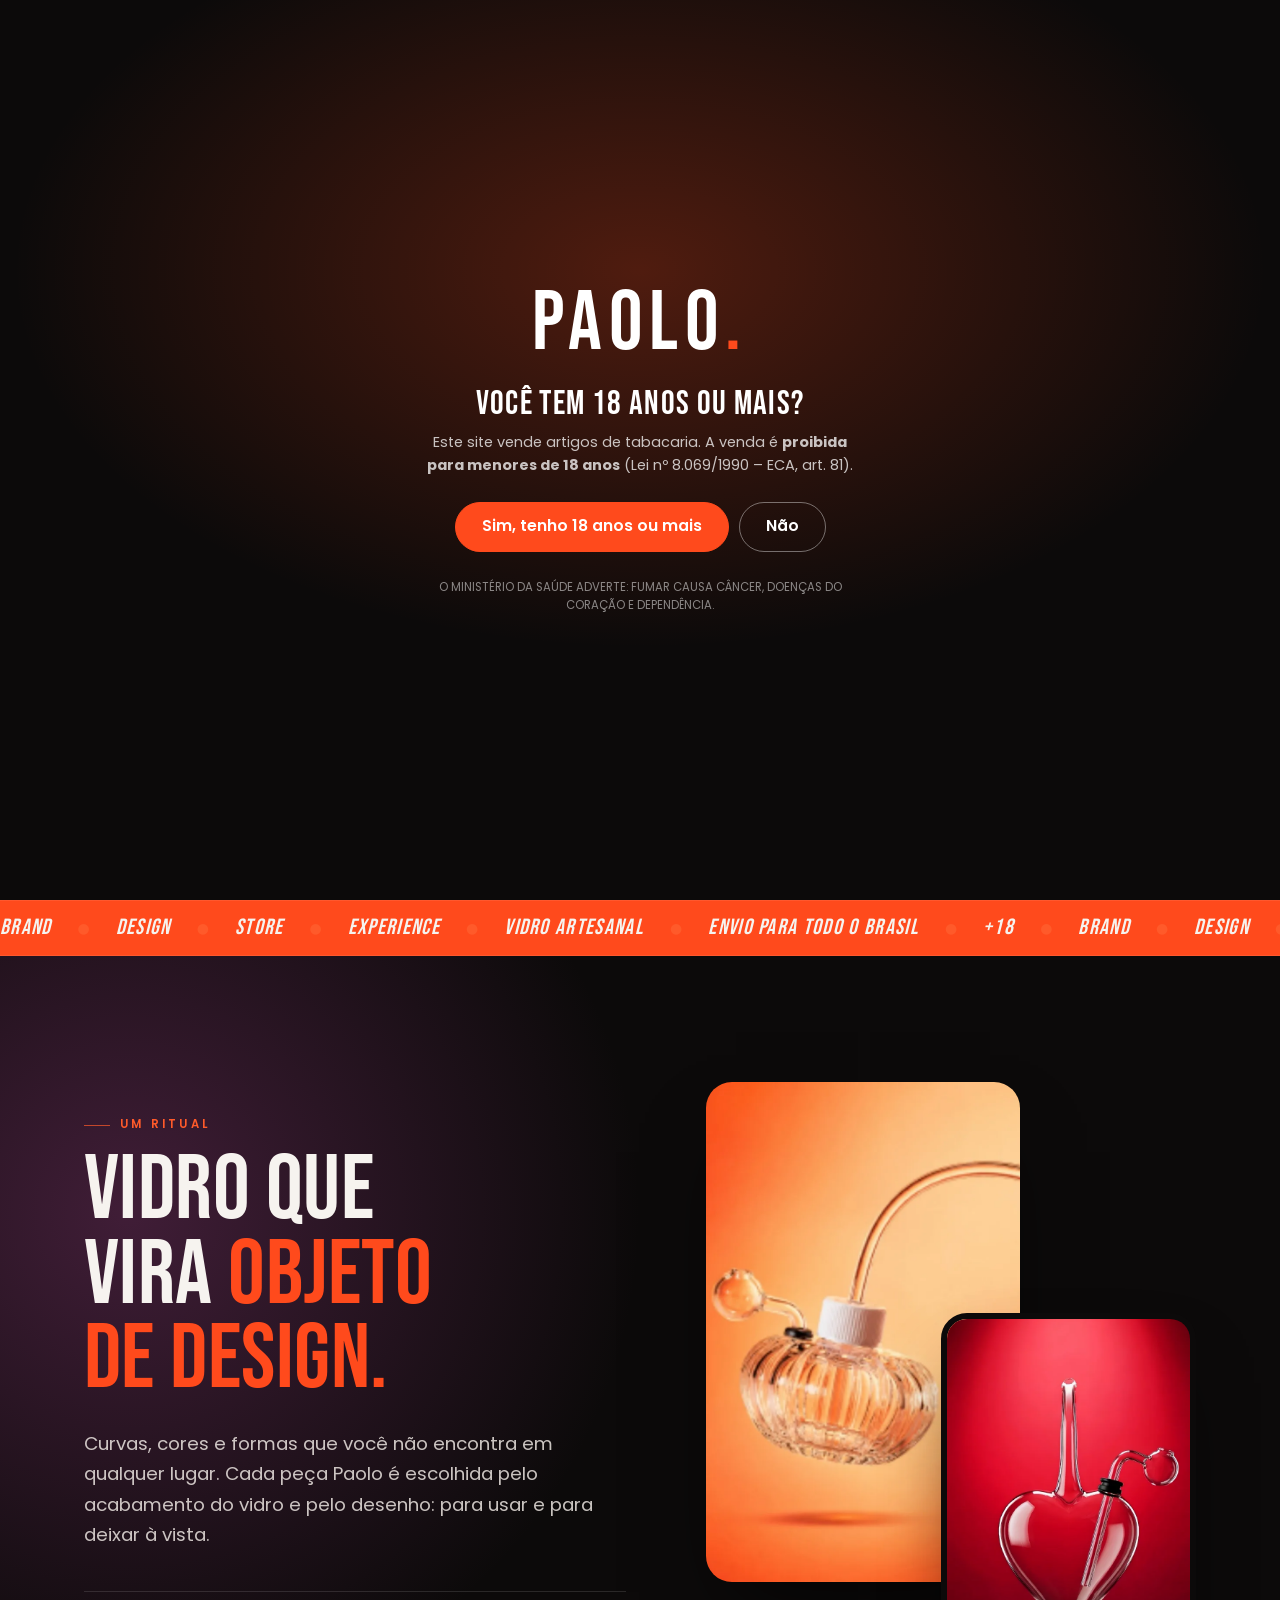
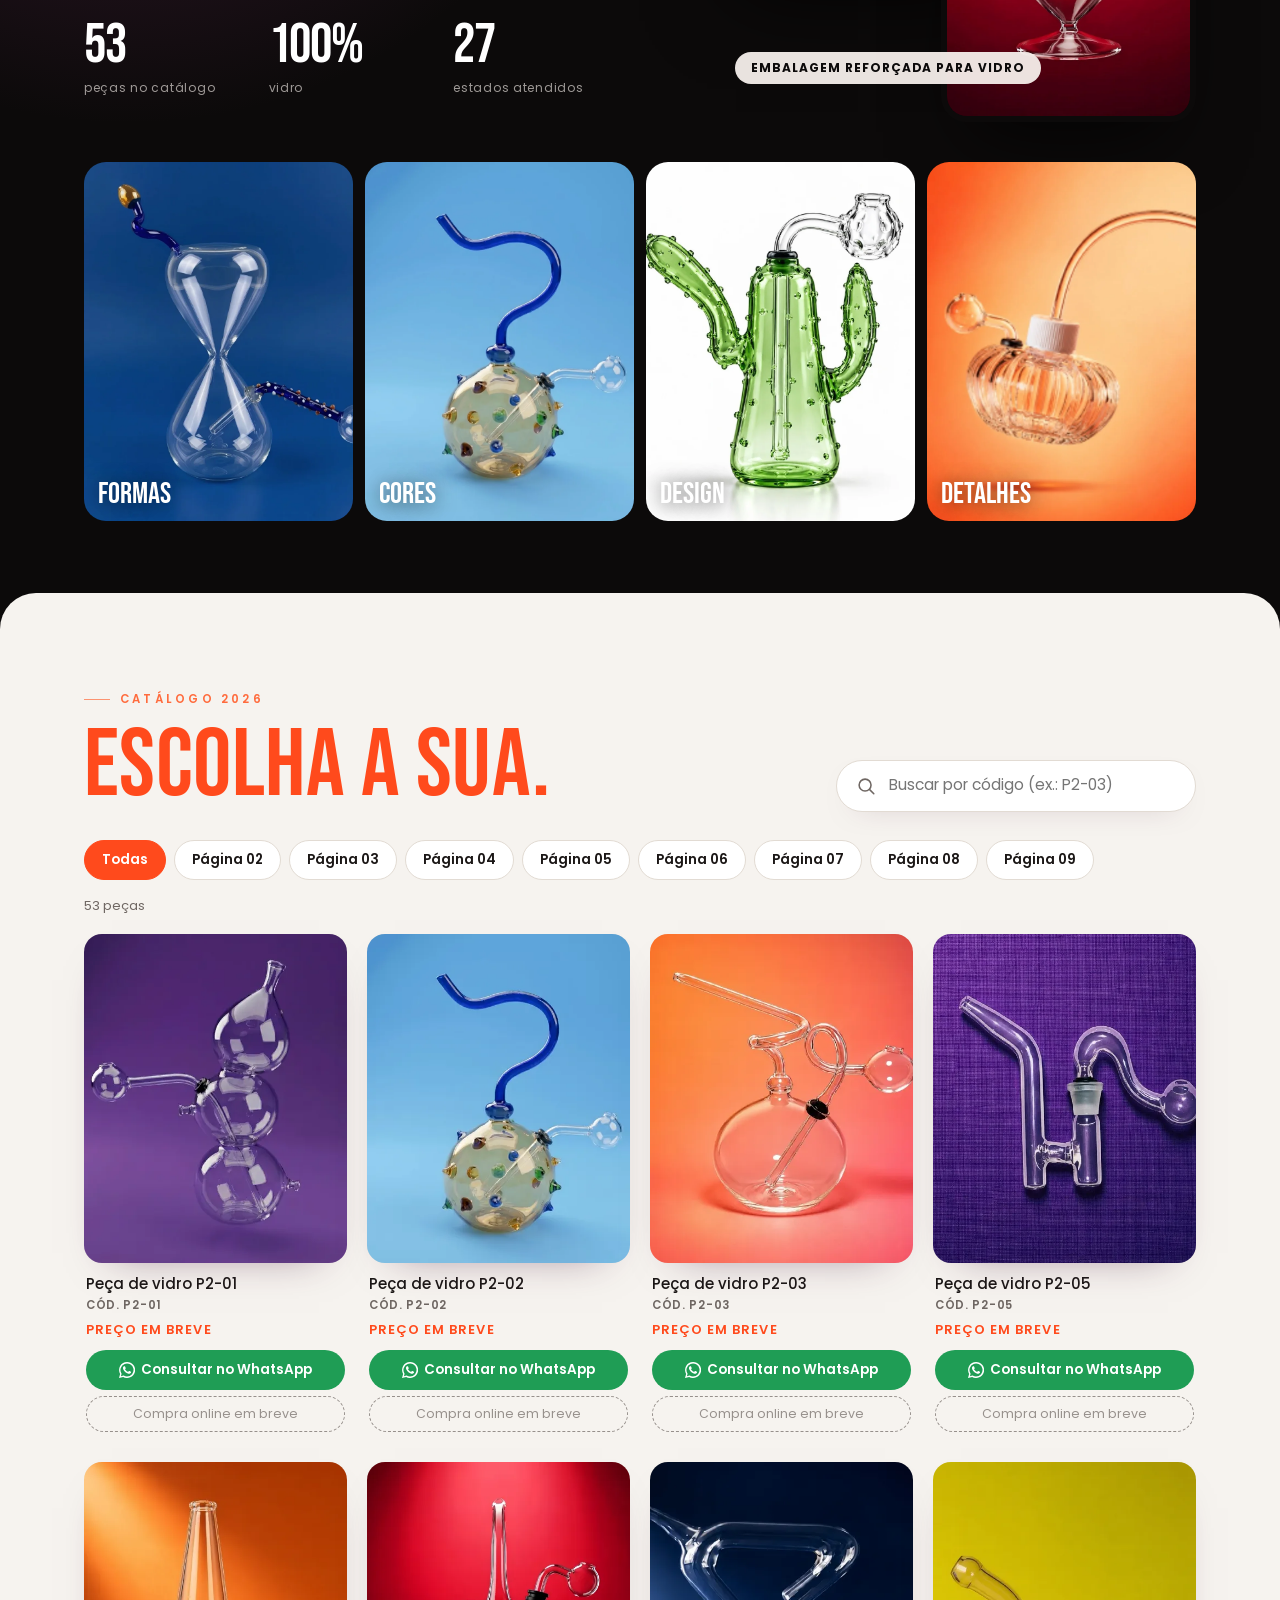
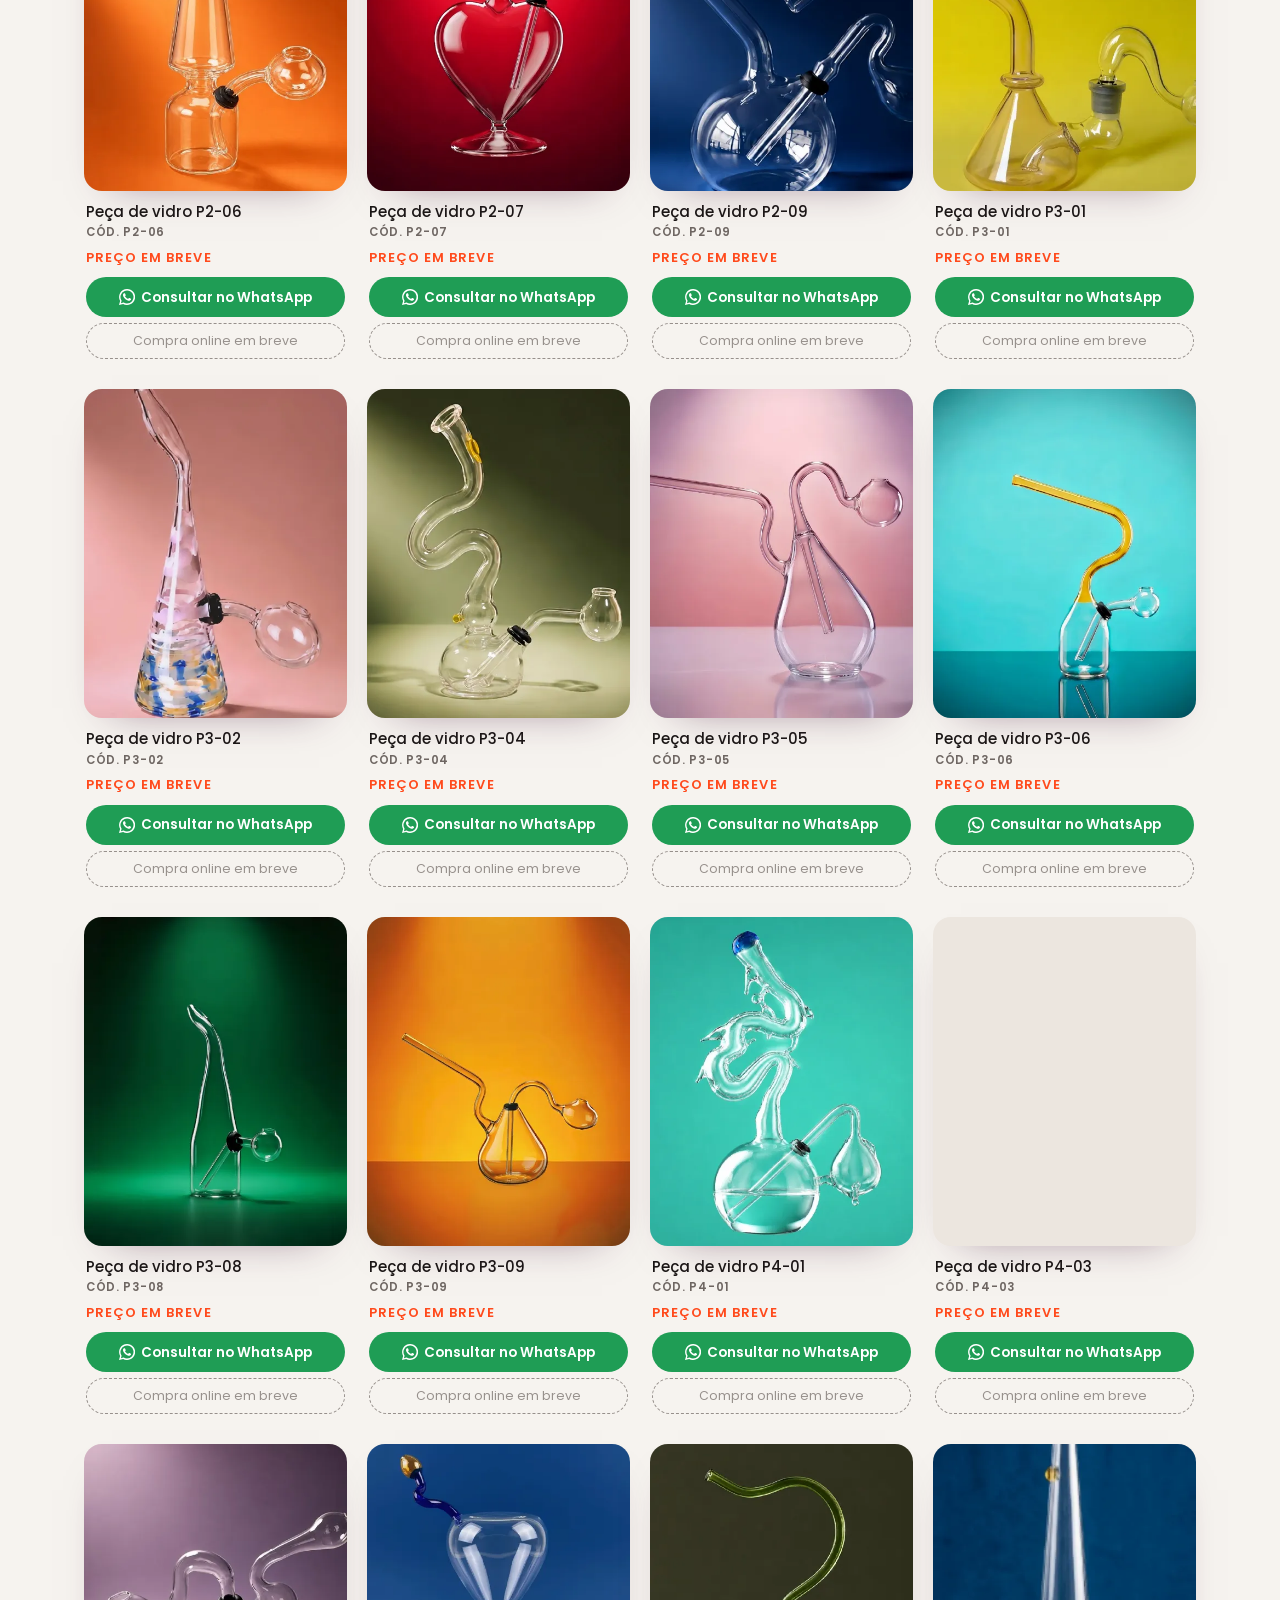
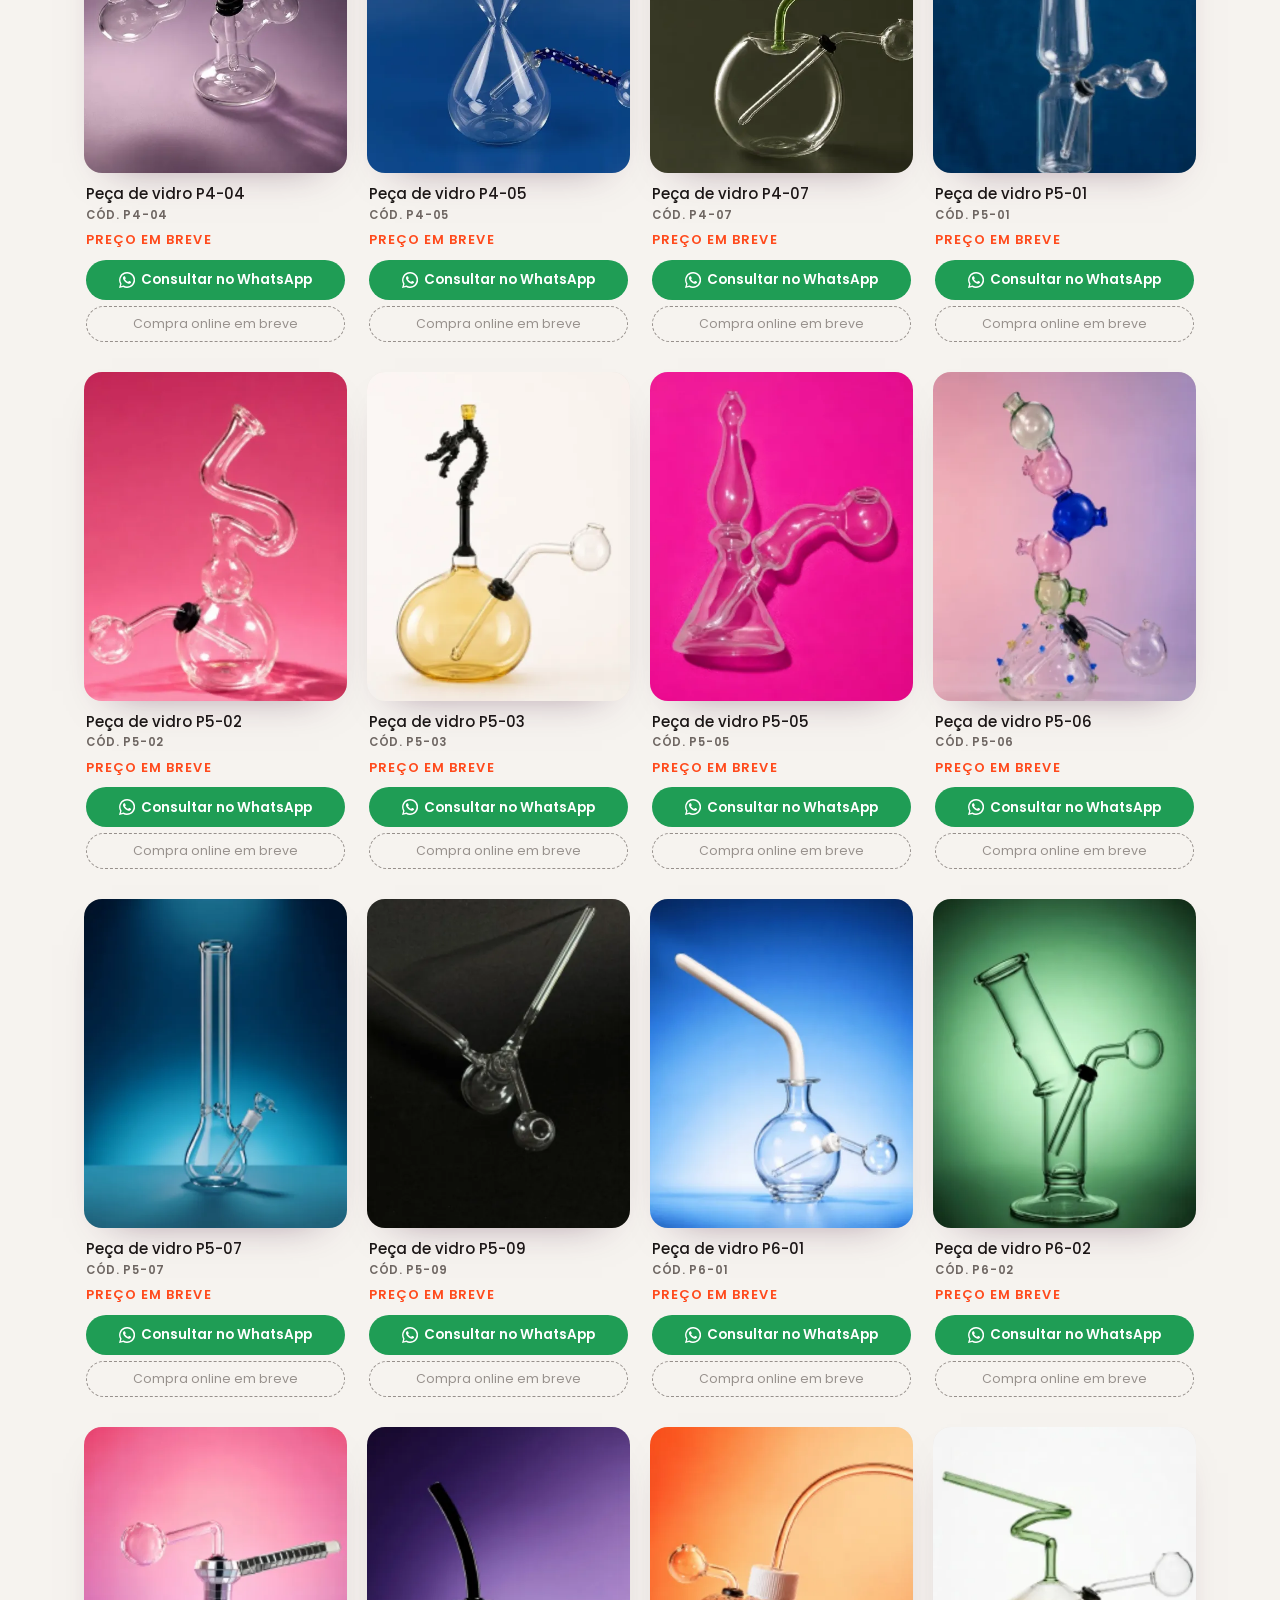
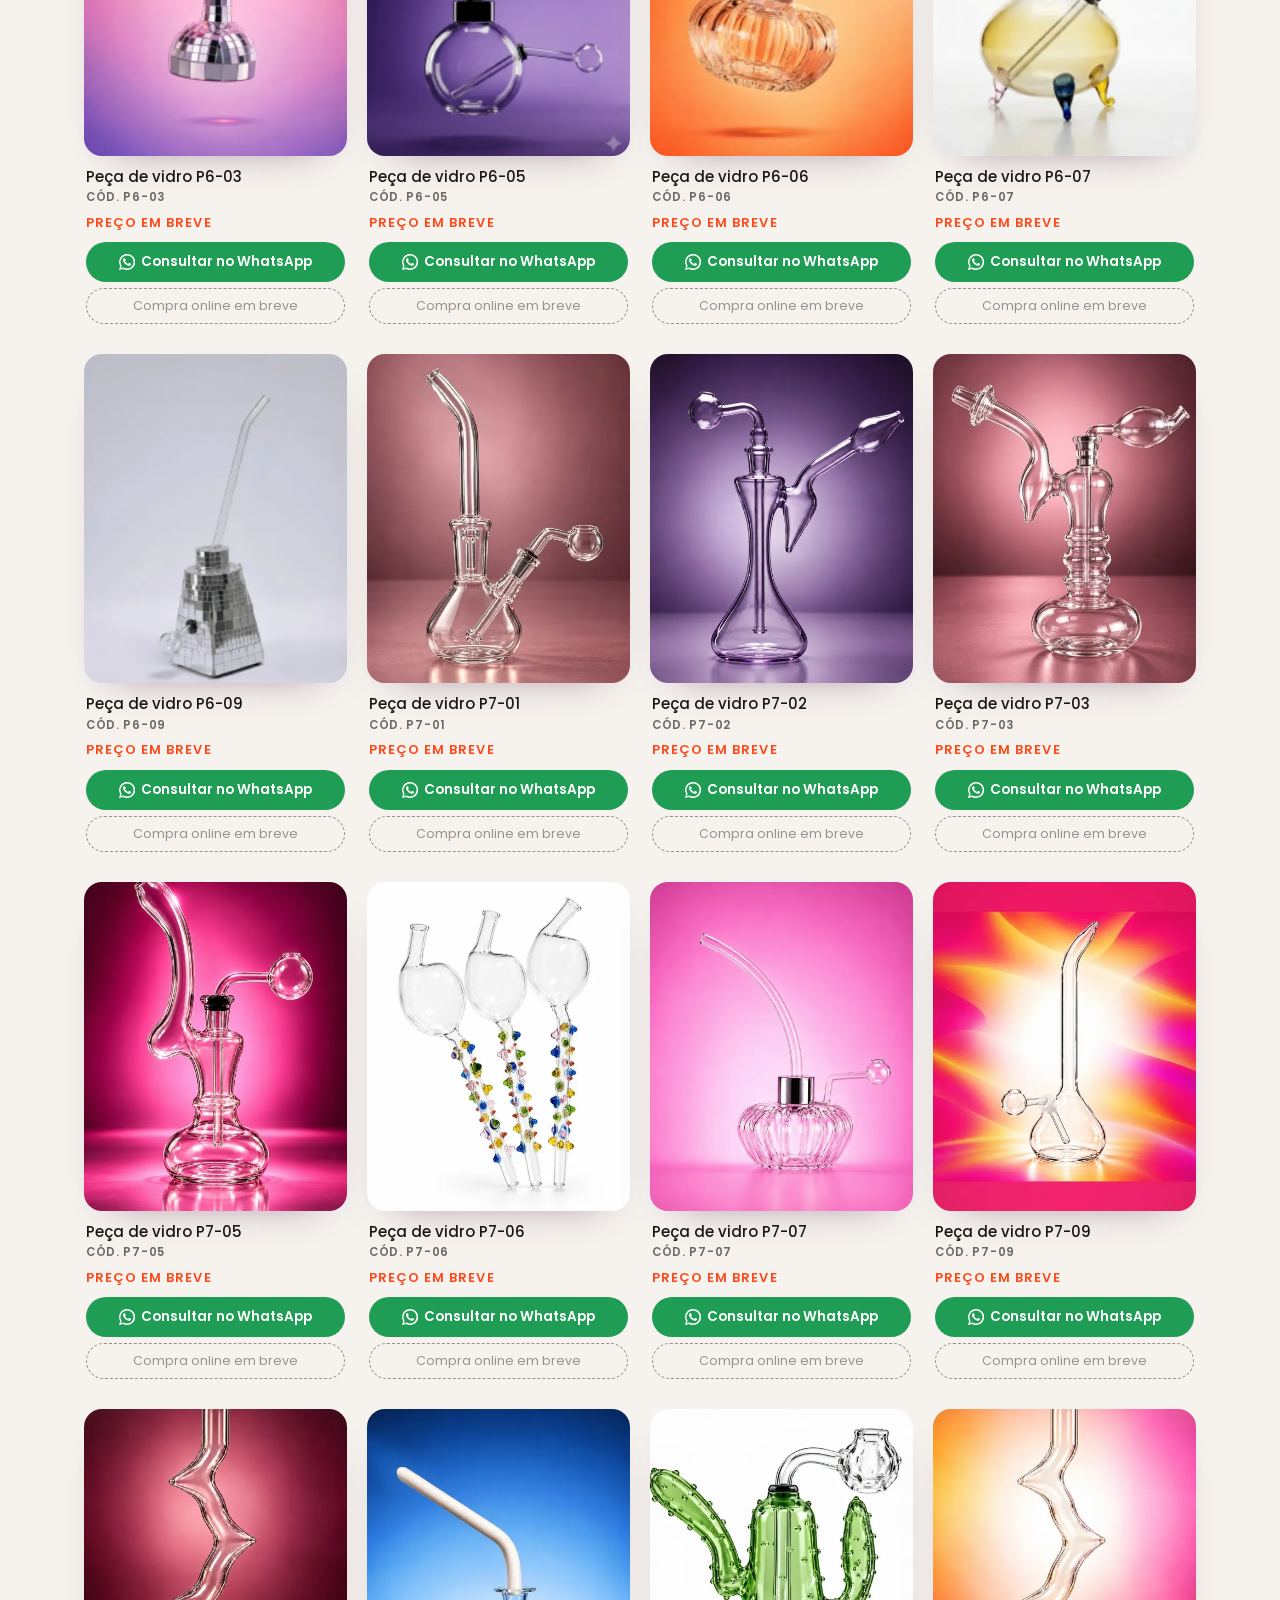
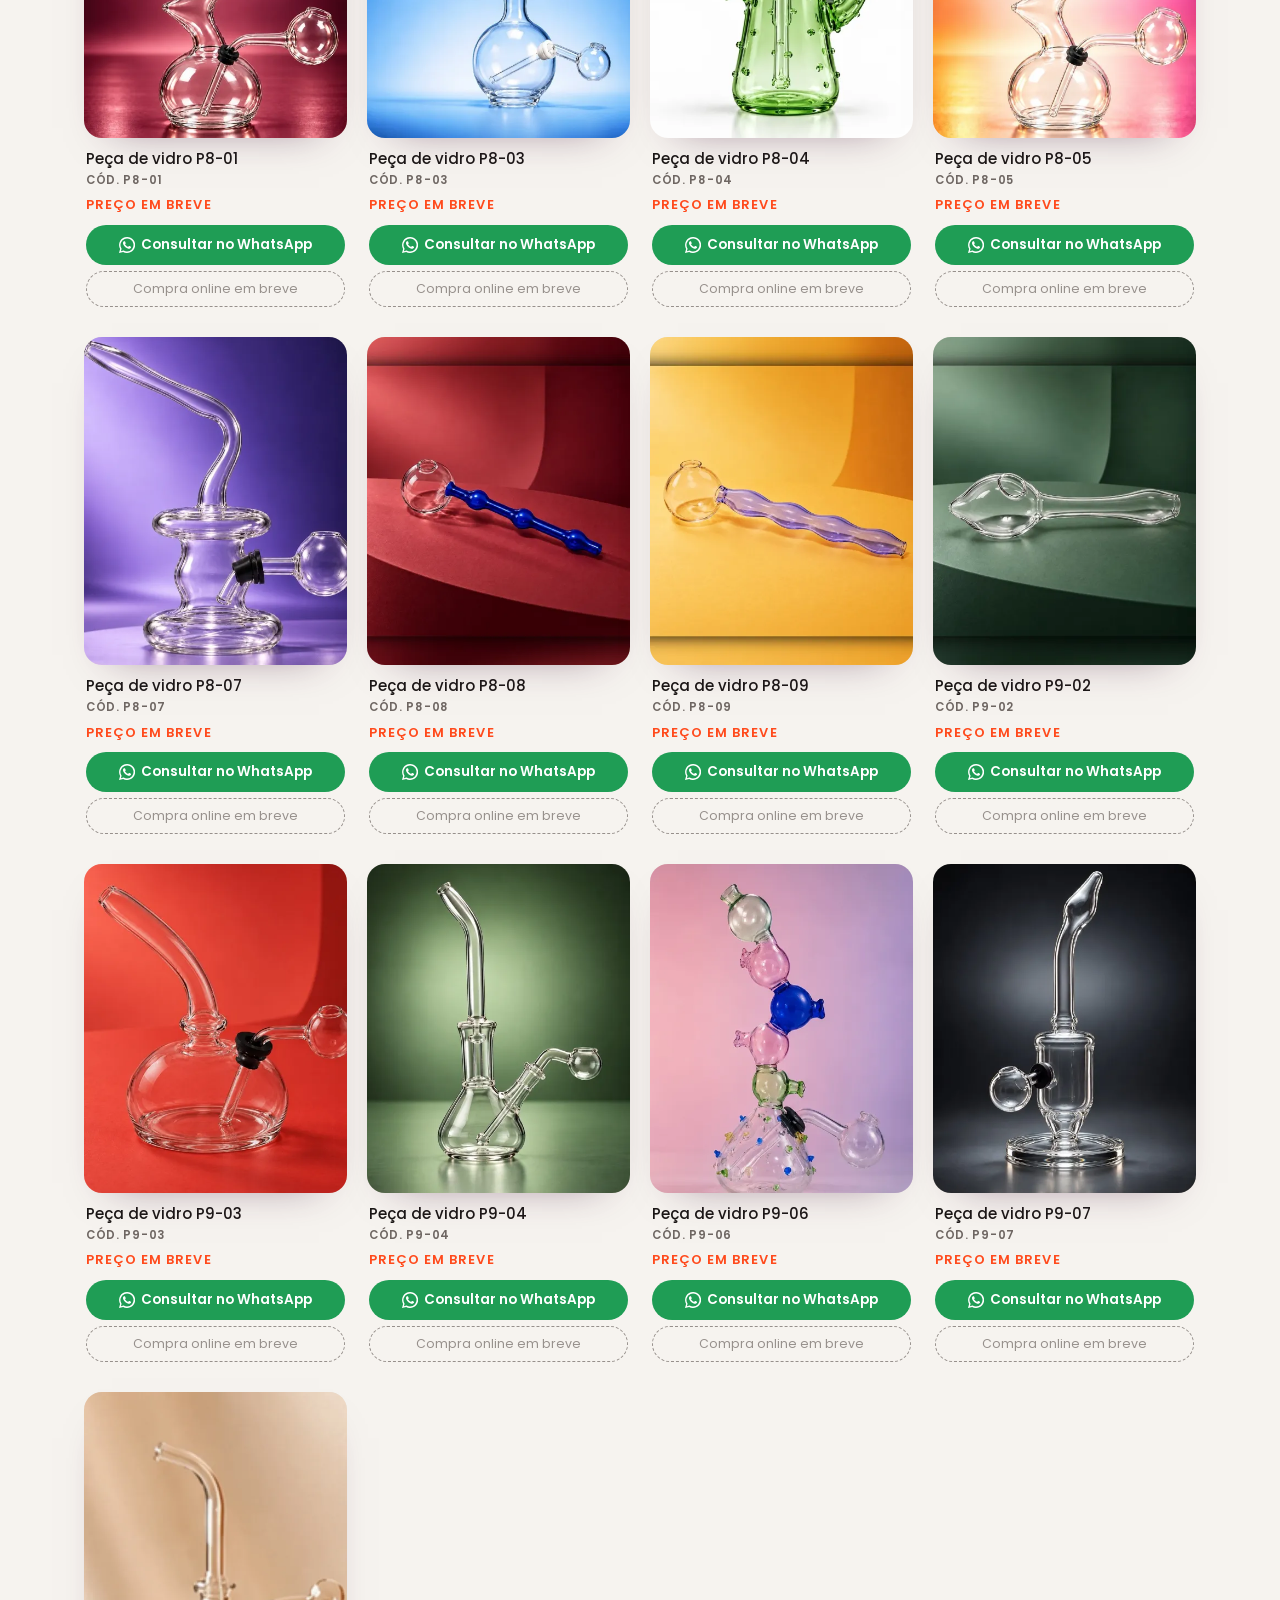
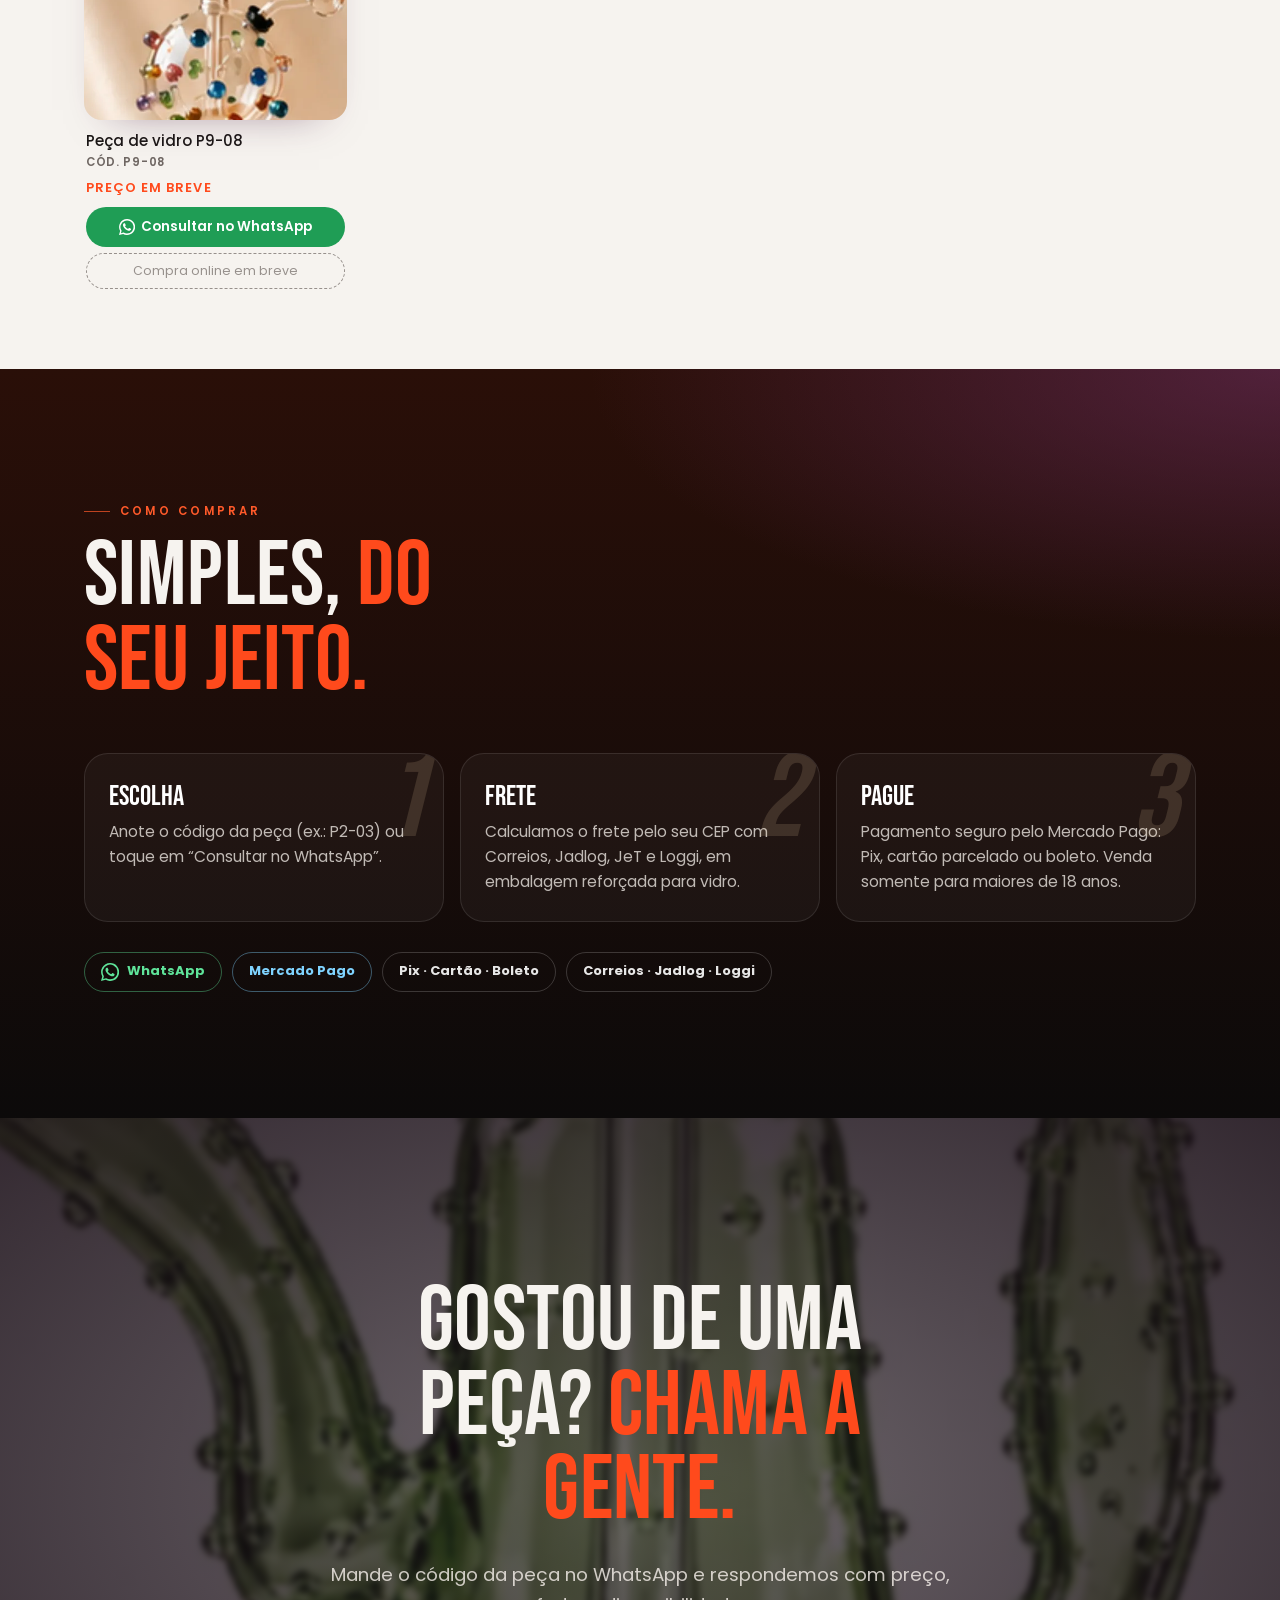
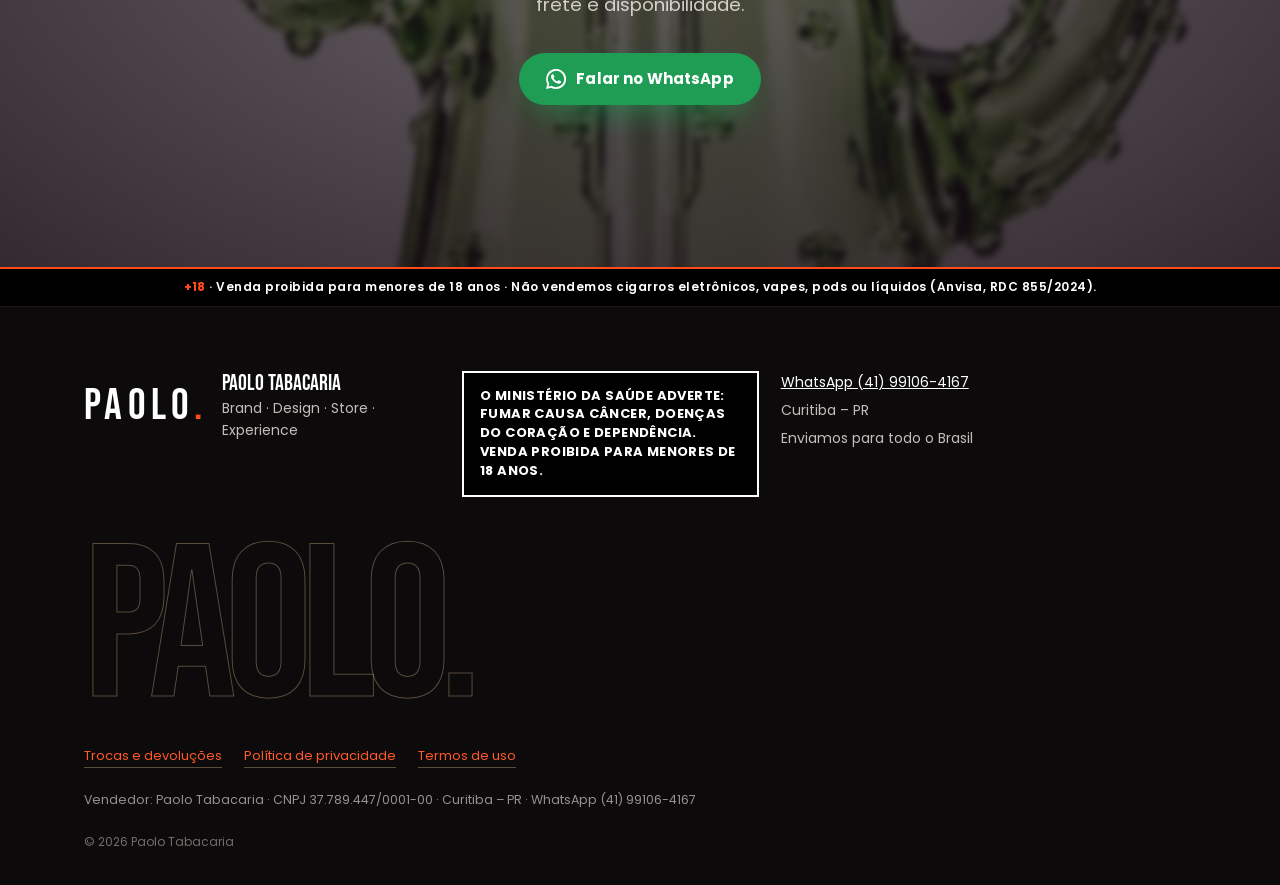
==== commit 077947cb: "Ajuste de texto do topo" ====
--- a/index.html
+++ b/index.html
@@ -64,7 +64,7 @@
       <p class="eyebrow hero__eyebrow">Catálogo 2026 · Curitiba</p>
       <h1 class="hero__title">PAOLO<span class="dot" aria-hidden="true"></span></h1>
       <p class="hero__tag">Brand · Design · Store · Experience</p>
-      <p class="hero__sub">Peças de vidro de design, sopradas uma a uma. Enviamos para todo o Brasil. Venda somente para maiores de 18 anos.</p>
+      <p class="hero__sub">Peças de vidro de design. Enviamos para todo o Brasil. Venda somente para maiores de 18 anos.</p>
       <div class="hero__cta">
         <a class="btn btn--glow" href="#catalogo">Ver catálogo <span class="btn__arrow" aria-hidden="true">→</span></a>
         <a class="btn btn--glass" href="https://wa.me/5541991064167" target="_blank" rel="noopener"><svg class="ic" aria-hidden="true"><use href="#ic-wa"/></svg>WhatsApp</a>
